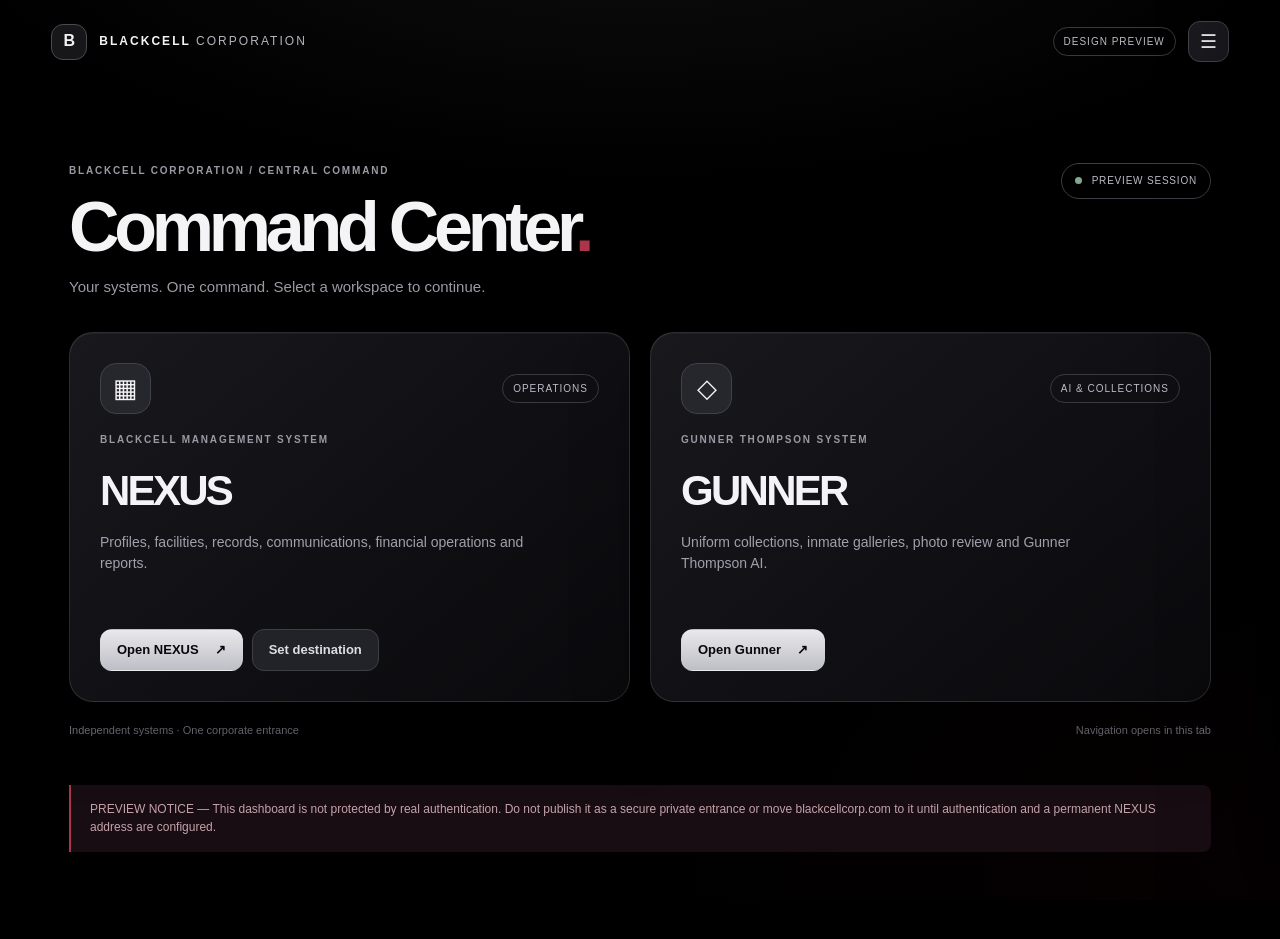
==== dashboard.html @ 2995b7b8 "Add files via upload" ====
<!doctype html><html lang="en"><head><meta charset="utf-8"><meta name="viewport" content="width=device-width,initial-scale=1"><meta name="theme-color" content="#000000"><title>BLACKCELL CORPORATION | Command Center Preview</title><link rel="stylesheet" href="styles.css"></head><body><div class="aura" aria-hidden="true"></div><header class="topbar"><a class="brand" href="index.html"><span class="brand-mark">B</span><span>BLACKCELL <span class="light">CORPORATION</span></span></a><div class="top-actions"><span class="preview-pill">DESIGN PREVIEW</span><button class="round" id="accountToggle" aria-label="Open account menu" aria-expanded="false">☰</button></div></header><main class="dashboard-shell"><div class="dash-intro"><div><p class="eyebrow">BLACKCELL CORPORATION / CENTRAL COMMAND</p><h1>Command Center<span class="ruby">.</span></h1><p class="lede">Your systems. One command. Select a workspace to continue.</p></div><div class="status-pill"><span class="green-dot"></span> PREVIEW SESSION</div></div><section class="system-grid" aria-label="Corporate systems"><article class="glass system-card"><div class="card-top"><span class="card-icon">▦</span><span class="outline-tag">OPERATIONS</span></div><div><p class="eyebrow">BLACKCELL MANAGEMENT SYSTEM</p><h2>NEXUS</h2><p class="card-copy">Profiles, facilities, records, communications, financial operations and reports.</p></div><div class="card-actions"><button class="primary compact" id="launchNexus">Open NEXUS <span>↗</span></button><button class="secondary compact" id="configureNexus">Set destination</button></div></article><article class="glass system-card"><div class="card-top"><span class="card-icon">◇</span><span class="outline-tag">AI & COLLECTIONS</span></div><div><p class="eyebrow">GUNNER THOMPSON SYSTEM</p><h2>GUNNER</h2><p class="card-copy">Uniform collections, inmate galleries, photo review and Gunner Thompson AI.</p></div><div class="card-actions"><a class="primary compact" href="https://pjs7zyw62m-del.github.io/Gunner-Collection-Portal/">Open Gunner <span>↗</span></a></div></article></section><div class="info-line"><span>Independent systems · One corporate entrance</span><span>Navigation opens in this tab</span></div><p class="security-warning">PREVIEW NOTICE — This dashboard is not protected by real authentication. Do not publish it as a secure private entrance or move blackcellcorp.com to it until authentication and a permanent NEXUS address are configured.</p></main><aside class="drawer" id="drawer" aria-hidden="true"><div class="drawer-header"><div><p class="eyebrow">BLACKCELL CORPORATION</p><h2>Account & Security</h2></div><button class="round" id="closeDrawer" aria-label="Close account menu">×</button></div><button class="drawer-item" data-panel="account">My Account <span>›</span></button><button class="drawer-item" data-panel="security">Security Settings <span>›</span></button><button class="drawer-item" data-panel="sessions">Active Sessions <span>›</span></button><a class="drawer-item signout" href="index.html">Return to Login <span>↗</span></a><div class="drawer-note" id="drawerDetail">Account management becomes available after secure authentication is connected.</div></aside><div class="scrim" id="scrim"></div><div class="dialog-backdrop" id="nexusDialog"><div class="glass dialog" role="dialog" aria-modal="true" aria-labelledby="dialogTitle"><p class="eyebrow">NEXUS WORKSPACE</p><h2 id="dialogTitle">Configure NEXUS link</h2><p class="muted caption">NEXUS currently uses blackcellcorp.com. Before moving the corporate domain, assign NEXUS its own destination to avoid redirect loops.</p><label for="nexusUrl">Separate NEXUS URL</label><input id="nexusUrl" type="url" placeholder="https://your-nexus-address.example" spellcheck="false"><p id="nexusError" class="error" aria-live="polite"></p><div class="dialog-actions"><button class="secondary" id="cancelNexus">Cancel</button><button class="primary compact" id="saveNexus">Save URL</button></div></div></div><script src="portal.js" defer></script></body></html>
---- styles.css ----
:root{color-scheme:dark;--line:rgba(255,255,255,.12);--text:#f4f4f6;--muted:#8e8e9a;--ruby:#ac344b}*{box-sizing:border-box}html,body{min-height:100%;margin:0}html{background:#000}body{background:#000;color:var(--text);font:15px/1.55 -apple-system,BlinkMacSystemFont,"Segoe UI",sans-serif}button,input,select{font:inherit}button,a{cursor:pointer}button:disabled{cursor:not-allowed}a{color:inherit;text-decoration:none}button:focus-visible,a:focus-visible,input:focus-visible,select:focus-visible{outline:2px solid #dedee5;outline-offset:3px}.aura{position:fixed;inset:0;pointer-events:none;background:radial-gradient(ellipse 55% 32% at 50% -12%,rgba(150,150,164,.095),transparent),radial-gradient(ellipse 55% 50% at 100% 95%,rgba(110,20,39,.06),transparent)}.topbar{height:83px;max-width:1420px;margin:auto;padding:0 clamp(18px,4vw,70px);display:flex;align-items:center;justify-content:space-between;position:relative;z-index:2}.brand{display:flex;align-items:center;gap:12px;font-size:12px;font-weight:760;letter-spacing:.17em;white-space:nowrap}.brand-mark{display:grid;place-items:center;border:1px solid #4a4a53;background:#17171a;width:36px;height:36px;border-radius:12px;font-size:16px;letter-spacing:0}.light{color:#b5b5be;font-weight:420}.topstatus{color:#777782;font-size:10px;letter-spacing:.19em}.dot-red{display:inline-block;width:6px;height:6px;border-radius:50%;background:var(--ruby);margin-left:8px}.login-shell{max-width:1200px;min-height:calc(100vh - 83px);margin:auto;padding:48px 20px 65px;display:flex;justify-content:center;align-items:center;position:relative}.login-wrap{width:min(490px,100%);text-align:center}.hero-mark{height:76px;width:76px;border-radius:23px;display:grid;place-items:center;margin:0 auto 28px;border:1px solid #44444e;background:linear-gradient(140deg,#26262c,#0a0a0c);box-shadow:0 15px 55px #000;font-size:34px;font-weight:750}.eyebrow{font-size:10px;color:#9a9aa5;letter-spacing:.18em;font-weight:650;margin:0 0 10px}.login-wrap h1{font-size:clamp(37px,6vw,57px);letter-spacing:-.068em;line-height:1.04;margin:0;font-weight:720}.gradient{color:#bdbdc6}.lede{color:#9c9ca7;margin:15px auto 28px;max-width:530px}.glass{border:1px solid var(--line);border-radius:24px;background:linear-gradient(140deg,rgba(27,27,33,.88),rgba(10,10,13,.96));box-shadow:0 25px 75px rgba(0,0,0,.4),inset 0 1px rgba(255,255,255,.04);backdrop-filter:blur(16px)}.login-card{padding:28px;text-align:left}.login-heading{display:flex;justify-content:space-between;align-items:center;gap:12px}.login-heading h2{font-size:22px;letter-spacing:-.045em;margin:0 0 4px}.outline-tag,.preview-pill{border:1px solid #393941;border-radius:100px;padding:6px 10px;color:#bbbcc6;font-size:10px;letter-spacing:.1em;white-space:nowrap}.muted{color:var(--muted)}.caption{font-size:12px;margin:4px 0 25px}.login-card label,.dialog label{display:block;color:#c4c4cf;font-size:11px;font-weight:650;letter-spacing:.105em;text-transform:uppercase;margin:15px 0 7px}.login-card input,.login-card select,.dialog input{background:#08080b;color:#dedee5;border:1px solid #34343d;border-radius:12px;display:block;width:100%;height:46px;padding:0 13px}.login-card input:disabled{opacity:1;color:#6c6c77;background:#0c0c10}.login-card input::placeholder{color:#646470}.login-card select:disabled{opacity:.7}.rule{height:1px;background:#32323a;margin:24px 0 20px}.form-notice{font-size:11px;color:#9292a0;margin:15px 0 18px;line-height:1.5}.primary,.secondary{border-radius:12px;min-height:46px;display:inline-flex;align-items:center;justify-content:space-between;gap:16px;padding:12px 18px;font-weight:720;border:1px solid transparent}.primary{background:linear-gradient(#e9e9eb,#bebec7);color:#09090b}.primary:disabled{opacity:.5}.secondary{background:#222229;border-color:#3e3e47;color:#dddde5}.primary:not(:disabled):hover{filter:brightness(1.09)}.secondary:hover{border-color:#8f8f9c}.login-card .primary,.full{width:100%}.preview-divider{display:flex;align-items:center;gap:10px;margin:19px 0 15px;color:#797986;letter-spacing:.12em;font-size:10px;white-space:nowrap}.preview-divider:before,.preview-divider:after{content:"";height:1px;background:#32323a;flex:1}.safety,.footnote{color:#747480;font-size:11px;text-align:center}.safety{margin:14px 0 0}.footnote{margin:30px 0 0;letter-spacing:.08em}.dashboard-shell{max-width:1270px;margin:auto;padding:80px clamp(20px,5vw,75px) 75px;position:relative}.dash-intro{display:flex;justify-content:space-between;align-items:flex-start;gap:25px;margin-bottom:34px}.dash-intro h1{font-size:clamp(44px,7vw,70px);letter-spacing:-.075em;line-height:1;margin:13px 0}.dash-intro .lede{margin:0}.ruby{color:var(--ruby)}.status-pill{flex-shrink:0;border:1px solid #3d3d45;border-radius:100px;padding:9px 13px;font-size:10px;letter-spacing:.08em;color:#bcbcc7}.green-dot{display:inline-block;width:7px;height:7px;background:#80a891;border-radius:50%;margin-right:6px}.system-grid{display:grid;grid-template-columns:1fr 1fr;gap:20px}.system-card{min-height:370px;padding:30px;display:flex;flex-direction:column;justify-content:space-between;transition:transform .2s,border-color .2s}.system-card:hover{transform:translateY(-2px);border-color:#55555e}.card-top{display:flex;align-items:center;justify-content:space-between}.card-icon{width:51px;height:51px;display:grid;place-items:center;background:#26262d;border:1px solid #41414d;border-radius:16px;font-size:26px}.system-card h2{font-size:42px;letter-spacing:-.065em;margin:8px 0 9px}.card-copy{color:#a0a0ad;max-width:430px;font-size:14px;margin:0}.card-actions{display:flex;flex-wrap:wrap;gap:9px;margin-top:35px}.compact{min-height:42px;padding:10px 16px;font-size:13px}.info-line{display:flex;justify-content:space-between;gap:15px;flex-wrap:wrap;color:#777783;font-size:11px;margin-top:20px}.security-warning{margin-top:46px;padding:15px 19px;border-left:2px solid var(--ruby);background:#180d12;border-radius:0 8px 8px 0;color:#c5a2aa;font-size:12px}.top-actions{display:flex;align-items:center;gap:12px}.round{width:41px;height:41px;border-radius:12px;border:1px solid #42424a;background:#19191e;color:#e6e6ed;font-size:19px}.drawer{position:fixed;z-index:6;right:0;top:0;bottom:0;width:min(380px,90vw);background:linear-gradient(165deg,#202025,#08080a);border-left:1px solid #43434b;box-shadow:-25px 0 80px #000;transform:translateX(105%);transition:transform .25s;padding:28px}.drawer.open{transform:translateX(0)}.drawer-header{display:flex;justify-content:space-between;align-items:center;gap:10px;margin-bottom:28px}.drawer-header h2{font-size:22px;margin:0;letter-spacing:-.045em}.drawer-item{border:0;border-top:1px solid #33333b;background:transparent;color:#e3e3e9;display:flex;justify-content:space-between;width:100%;text-align:left;padding:17px 4px;font-size:14px}.drawer-item:hover{color:#fff}.drawer-item.signout{color:#d59aa6}.drawer-note{border:1px solid #3b3b43;border-radius:12px;color:#a4a4b0;background:#17171b;font-size:12px;padding:17px;margin-top:22px}.scrim,.dialog-backdrop{position:fixed;inset:0;background:#000b;z-index:5;display:none}.scrim.show,.dialog-backdrop.show{display:block}.dialog-backdrop{z-index:9;place-items:center;padding:18px}.dialog-backdrop.show{display:grid}.dialog{width:min(520px,100%);padding:29px}.dialog h2{font-size:26px;margin:0}.dialog-actions{display:flex;justify-content:flex-end;gap:12px;margin-top:23px}.error{color:#ed9cab;font-size:12px;min-height:17px}@media(max-width:760px){.system-grid{grid-template-columns:1fr}.system-card{min-height:310px}.dash-intro{display:block}.status-pill{display:inline-block;margin-top:22px}.dashboard-shell{padding-top:46px}.topstatus{display:none}.preview-pill{display:none}.brand{font-size:10px}.system-card h2{font-size:36px}}@media(prefers-reduced-motion:reduce){*,*:before,*:after{transition:none!important;animation:none!important}}
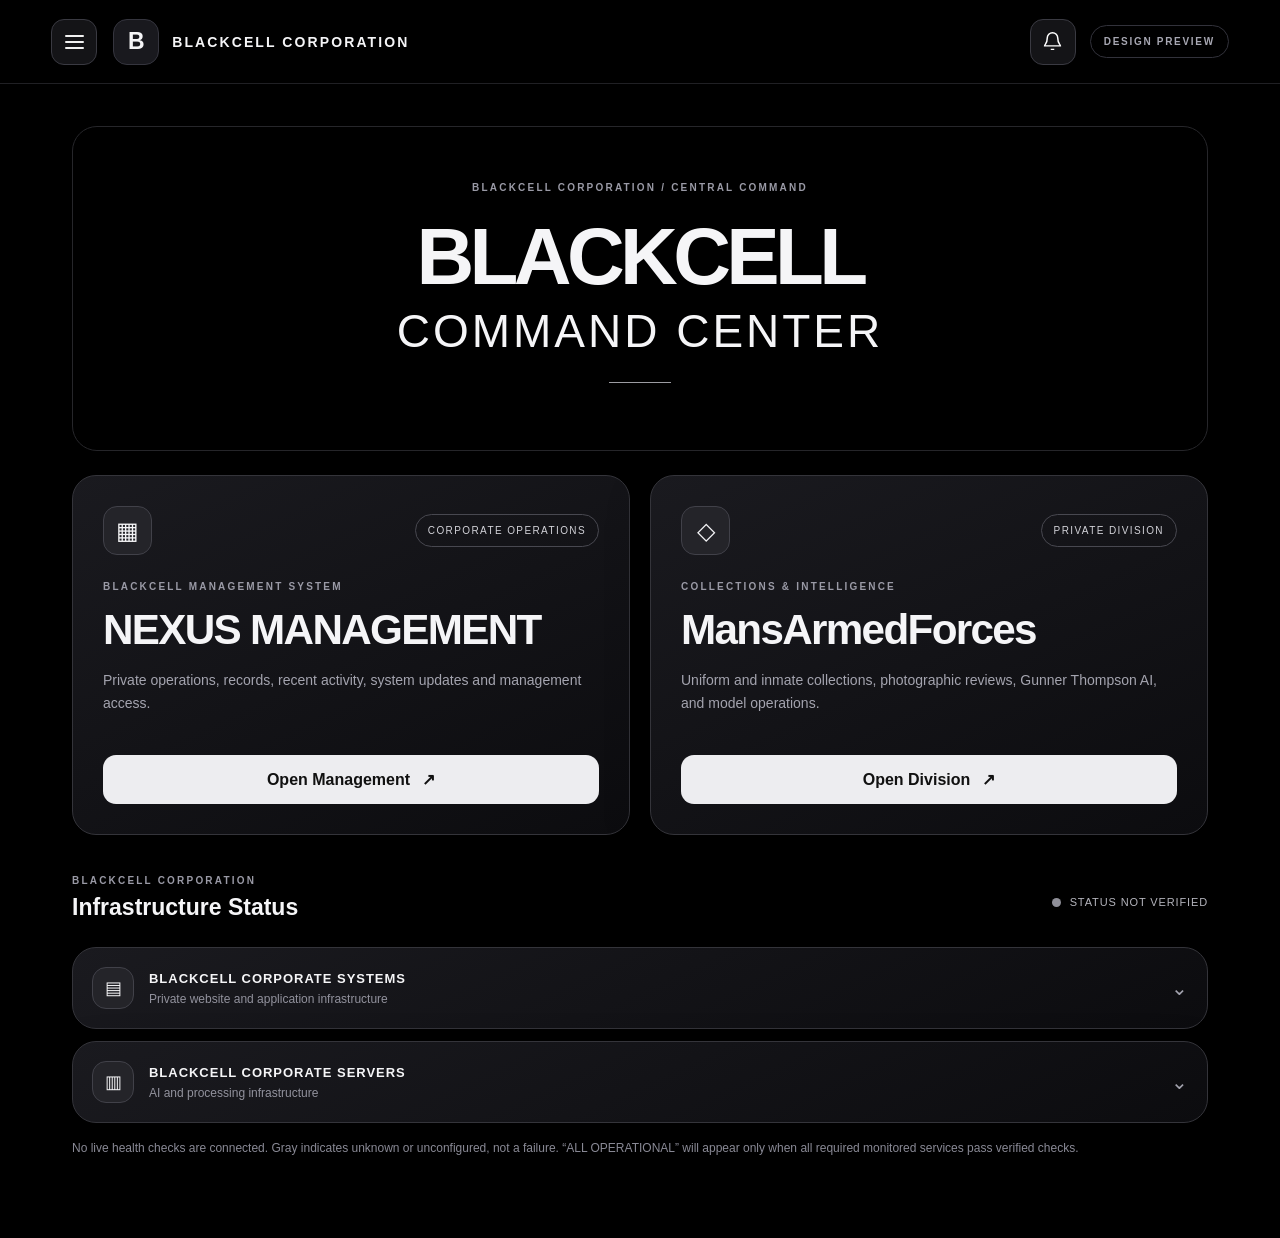
==== commit 4a2fcb09: "Add files via upload" ====
--- a/dashboard.html
+++ b/dashboard.html
@@ -1 +1 @@
-<!doctype html><html lang="en"><head><meta charset="utf-8"><meta name="viewport" content="width=device-width,initial-scale=1"><meta name="theme-color" content="#000000"><title>BLACKCELL CORPORATION | Command Center Preview</title><link rel="stylesheet" href="styles.css"></head><body><div class="aura" aria-hidden="true"></div><header class="topbar"><a class="brand" href="index.html"><span class="brand-mark">B</span><span>BLACKCELL <span class="light">CORPORATION</span></span></a><div class="top-actions"><span class="preview-pill">DESIGN PREVIEW</span><button class="round" id="accountToggle" aria-label="Open account menu" aria-expanded="false">☰</button></div></header><main class="dashboard-shell"><div class="dash-intro"><div><p class="eyebrow">BLACKCELL CORPORATION / CENTRAL COMMAND</p><h1>Command Center<span class="ruby">.</span></h1><p class="lede">Your systems. One command. Select a workspace to continue.</p></div><div class="status-pill"><span class="green-dot"></span> PREVIEW SESSION</div></div><section class="system-grid" aria-label="Corporate systems"><article class="glass system-card"><div class="card-top"><span class="card-icon">▦</span><span class="outline-tag">OPERATIONS</span></div><div><p class="eyebrow">BLACKCELL MANAGEMENT SYSTEM</p><h2>NEXUS</h2><p class="card-copy">Profiles, facilities, records, communications, financial operations and reports.</p></div><div class="card-actions"><button class="primary compact" id="launchNexus">Open NEXUS <span>↗</span></button><button class="secondary compact" id="configureNexus">Set destination</button></div></article><article class="glass system-card"><div class="card-top"><span class="card-icon">◇</span><span class="outline-tag">AI & COLLECTIONS</span></div><div><p class="eyebrow">GUNNER THOMPSON SYSTEM</p><h2>GUNNER</h2><p class="card-copy">Uniform collections, inmate galleries, photo review and Gunner Thompson AI.</p></div><div class="card-actions"><a class="primary compact" href="https://pjs7zyw62m-del.github.io/Gunner-Collection-Portal/">Open Gunner <span>↗</span></a></div></article></section><div class="info-line"><span>Independent systems · One corporate entrance</span><span>Navigation opens in this tab</span></div><p class="security-warning">PREVIEW NOTICE — This dashboard is not protected by real authentication. Do not publish it as a secure private entrance or move blackcellcorp.com to it until authentication and a permanent NEXUS address are configured.</p></main><aside class="drawer" id="drawer" aria-hidden="true"><div class="drawer-header"><div><p class="eyebrow">BLACKCELL CORPORATION</p><h2>Account & Security</h2></div><button class="round" id="closeDrawer" aria-label="Close account menu">×</button></div><button class="drawer-item" data-panel="account">My Account <span>›</span></button><button class="drawer-item" data-panel="security">Security Settings <span>›</span></button><button class="drawer-item" data-panel="sessions">Active Sessions <span>›</span></button><a class="drawer-item signout" href="index.html">Return to Login <span>↗</span></a><div class="drawer-note" id="drawerDetail">Account management becomes available after secure authentication is connected.</div></aside><div class="scrim" id="scrim"></div><div class="dialog-backdrop" id="nexusDialog"><div class="glass dialog" role="dialog" aria-modal="true" aria-labelledby="dialogTitle"><p class="eyebrow">NEXUS WORKSPACE</p><h2 id="dialogTitle">Configure NEXUS link</h2><p class="muted caption">NEXUS currently uses blackcellcorp.com. Before moving the corporate domain, assign NEXUS its own destination to avoid redirect loops.</p><label for="nexusUrl">Separate NEXUS URL</label><input id="nexusUrl" type="url" placeholder="https://your-nexus-address.example" spellcheck="false"><p id="nexusError" class="error" aria-live="polite"></p><div class="dialog-actions"><button class="secondary" id="cancelNexus">Cancel</button><button class="primary compact" id="saveNexus">Save URL</button></div></div></div><script src="portal.js" defer></script></body></html>+<!doctype html><html lang="en"><head><meta charset="utf-8"><meta name="viewport" content="width=device-width,initial-scale=1"><meta name="theme-color" content="#000000"><title>Blackcell Corporation | Command Center</title><link rel="stylesheet" href="styles.css"></head><body data-page="dashboard"><header class="site-header"><button class="menu-button" id="menuButton" aria-label="Open corporate menu" aria-expanded="false"><span></span><span></span><span></span></button><a class="brand" href="dashboard.html"><span class="brand-icon">B</span><strong>BLACKCELL CORPORATION</strong></a><div class="header-end"><button class="icon-button" id="bellButton" aria-label="Open notifications"><svg viewBox="0 0 24 24" width="21" height="21" fill="none" stroke="currentColor" stroke-width="1.7"><path d="M18 8a6 6 0 0 0-12 0c0 7-3 7-3 9h18c0-2-3-2-3-9M10 21h4"/></svg></button><span class="preview-flag">DESIGN PREVIEW</span></div></header><main class="dashboard-page"><section class="banner"><div class="eyebrow">BLACKCELL CORPORATION / CENTRAL COMMAND</div><h1>BLACKCELL<span>COMMAND CENTER</span></h1><div class="banner-line"></div></section><section class="division-grid"><article class="panel division"><div class="division-top"><span class="square-icon">▦</span><span class="outline-chip">CORPORATE OPERATIONS</span></div><div><div class="eyebrow">BLACKCELL MANAGEMENT SYSTEM</div><h2>NEXUS MANAGEMENT</h2><p>Private operations, records, recent activity, system updates and management access.</p></div><button class="btn primary" data-open="nexusAuth">Open Management <span>↗</span></button></article><article class="panel division"><div class="division-top"><span class="square-icon">◇</span><span class="outline-chip">PRIVATE DIVISION</span></div><div><div class="eyebrow">COLLECTIONS & INTELLIGENCE</div><h2>MansArmedForces</h2><p>Uniform and inmate collections, photographic reviews, Gunner Thompson AI, and model operations.</p></div><button class="btn primary" data-open="mansAuth">Open Division <span>↗</span></button></article></section><section class="status-section"><div class="status-heading"><div><div class="eyebrow">BLACKCELL CORPORATION</div><h2>Infrastructure Status</h2></div><div class="overall-status"><i class="indicator gray"></i><span>STATUS NOT VERIFIED</span></div></div><div class="status-groups"><details class="panel status-group"><summary><span class="square-icon small-icon">▤</span><span><strong>BLACKCELL CORPORATE SYSTEMS</strong><small>Private website and application infrastructure</small></span><span class="chevron">⌄</span></summary><div class="status-list" id="systemsList"></div></details><details class="panel status-group"><summary><span class="square-icon small-icon">▥</span><span><strong>BLACKCELL CORPORATE SERVERS</strong><small>AI and processing infrastructure</small></span><span class="chevron">⌄</span></summary><div class="status-list" id="serversList"></div></details></div><p class="notice">No live health checks are connected. Gray indicates unknown or unconfigured, not a failure. “ALL OPERATIONAL” will appear only when all required monitored services pass verified checks.</p></section></main><div class="shade" id="shade" hidden></div><aside class="drawer" id="drawer" aria-label="Corporate navigation" aria-hidden="true"><div class="drawer-heading"><div><div class="eyebrow">BLACKCELL CORPORATION</div><h2>Corporate Navigation</h2></div><button class="icon-button" id="closeDrawer" aria-label="Close menu">✕</button></div><nav><button data-panel="command">Command Center <span>›</span></button><button data-panel="account">My Account <span>›</span></button><button data-panel="security">Security Center <span>›</span></button><button data-panel="sessions">Active Sessions <span>›</span></button><button data-panel="audit">Security Activity <span>›</span></button></nav><div class="thin-rule"></div><button class="signout" id="signOutButton">Secure Sign Out <span>↗</span></button><div class="notice">Preview menu only. Cross-site logout and secure account controls require backend integration.</div></aside><div class="modal-backdrop" id="modalBackdrop" hidden><section class="modal panel" role="dialog" aria-modal="true" aria-labelledby="modalTitle"><div class="modal-top"><div><div class="eyebrow" id="modalEyebrow">BLACKCELL CORPORATION / RESTRICTED</div><h2 id="modalTitle">Restricted Access</h2></div><button class="icon-button" id="closeModal" aria-label="Close popup">✕</button></div><div id="modalContent"></div></section></div><script src="portal.js" defer></script></body></html>
--- a/styles.css
+++ b/styles.css
@@ -1 +1 @@
-:root{color-scheme:dark;--line:rgba(255,255,255,.12);--text:#f4f4f6;--muted:#8e8e9a;--ruby:#ac344b}*{box-sizing:border-box}html,body{min-height:100%;margin:0}html{background:#000}body{background:#000;color:var(--text);font:15px/1.55 -apple-system,BlinkMacSystemFont,"Segoe UI",sans-serif}button,input,select{font:inherit}button,a{cursor:pointer}button:disabled{cursor:not-allowed}a{color:inherit;text-decoration:none}button:focus-visible,a:focus-visible,input:focus-visible,select:focus-visible{outline:2px solid #dedee5;outline-offset:3px}.aura{position:fixed;inset:0;pointer-events:none;background:radial-gradient(ellipse 55% 32% at 50% -12%,rgba(150,150,164,.095),transparent),radial-gradient(ellipse 55% 50% at 100% 95%,rgba(110,20,39,.06),transparent)}.topbar{height:83px;max-width:1420px;margin:auto;padding:0 clamp(18px,4vw,70px);display:flex;align-items:center;justify-content:space-between;position:relative;z-index:2}.brand{display:flex;align-items:center;gap:12px;font-size:12px;font-weight:760;letter-spacing:.17em;white-space:nowrap}.brand-mark{display:grid;place-items:center;border:1px solid #4a4a53;background:#17171a;width:36px;height:36px;border-radius:12px;font-size:16px;letter-spacing:0}.light{color:#b5b5be;font-weight:420}.topstatus{color:#777782;font-size:10px;letter-spacing:.19em}.dot-red{display:inline-block;width:6px;height:6px;border-radius:50%;background:var(--ruby);margin-left:8px}.login-shell{max-width:1200px;min-height:calc(100vh - 83px);margin:auto;padding:48px 20px 65px;display:flex;justify-content:center;align-items:center;position:relative}.login-wrap{width:min(490px,100%);text-align:center}.hero-mark{height:76px;width:76px;border-radius:23px;display:grid;place-items:center;margin:0 auto 28px;border:1px solid #44444e;background:linear-gradient(140deg,#26262c,#0a0a0c);box-shadow:0 15px 55px #000;font-size:34px;font-weight:750}.eyebrow{font-size:10px;color:#9a9aa5;letter-spacing:.18em;font-weight:650;margin:0 0 10px}.login-wrap h1{font-size:clamp(37px,6vw,57px);letter-spacing:-.068em;line-height:1.04;margin:0;font-weight:720}.gradient{color:#bdbdc6}.lede{color:#9c9ca7;margin:15px auto 28px;max-width:530px}.glass{border:1px solid var(--line);border-radius:24px;background:linear-gradient(140deg,rgba(27,27,33,.88),rgba(10,10,13,.96));box-shadow:0 25px 75px rgba(0,0,0,.4),inset 0 1px rgba(255,255,255,.04);backdrop-filter:blur(16px)}.login-card{padding:28px;text-align:left}.login-heading{display:flex;justify-content:space-between;align-items:center;gap:12px}.login-heading h2{font-size:22px;letter-spacing:-.045em;margin:0 0 4px}.outline-tag,.preview-pill{border:1px solid #393941;border-radius:100px;padding:6px 10px;color:#bbbcc6;font-size:10px;letter-spacing:.1em;white-space:nowrap}.muted{color:var(--muted)}.caption{font-size:12px;margin:4px 0 25px}.login-card label,.dialog label{display:block;color:#c4c4cf;font-size:11px;font-weight:650;letter-spacing:.105em;text-transform:uppercase;margin:15px 0 7px}.login-card input,.login-card select,.dialog input{background:#08080b;color:#dedee5;border:1px solid #34343d;border-radius:12px;display:block;width:100%;height:46px;padding:0 13px}.login-card input:disabled{opacity:1;color:#6c6c77;background:#0c0c10}.login-card input::placeholder{color:#646470}.login-card select:disabled{opacity:.7}.rule{height:1px;background:#32323a;margin:24px 0 20px}.form-notice{font-size:11px;color:#9292a0;margin:15px 0 18px;line-height:1.5}.primary,.secondary{border-radius:12px;min-height:46px;display:inline-flex;align-items:center;justify-content:space-between;gap:16px;padding:12px 18px;font-weight:720;border:1px solid transparent}.primary{background:linear-gradient(#e9e9eb,#bebec7);color:#09090b}.primary:disabled{opacity:.5}.secondary{background:#222229;border-color:#3e3e47;color:#dddde5}.primary:not(:disabled):hover{filter:brightness(1.09)}.secondary:hover{border-color:#8f8f9c}.login-card .primary,.full{width:100%}.preview-divider{display:flex;align-items:center;gap:10px;margin:19px 0 15px;color:#797986;letter-spacing:.12em;font-size:10px;white-space:nowrap}.preview-divider:before,.preview-divider:after{content:"";height:1px;background:#32323a;flex:1}.safety,.footnote{color:#747480;font-size:11px;text-align:center}.safety{margin:14px 0 0}.footnote{margin:30px 0 0;letter-spacing:.08em}.dashboard-shell{max-width:1270px;margin:auto;padding:80px clamp(20px,5vw,75px) 75px;position:relative}.dash-intro{display:flex;justify-content:space-between;align-items:flex-start;gap:25px;margin-bottom:34px}.dash-intro h1{font-size:clamp(44px,7vw,70px);letter-spacing:-.075em;line-height:1;margin:13px 0}.dash-intro .lede{margin:0}.ruby{color:var(--ruby)}.status-pill{flex-shrink:0;border:1px solid #3d3d45;border-radius:100px;padding:9px 13px;font-size:10px;letter-spacing:.08em;color:#bcbcc7}.green-dot{display:inline-block;width:7px;height:7px;background:#80a891;border-radius:50%;margin-right:6px}.system-grid{display:grid;grid-template-columns:1fr 1fr;gap:20px}.system-card{min-height:370px;padding:30px;display:flex;flex-direction:column;justify-content:space-between;transition:transform .2s,border-color .2s}.system-card:hover{transform:translateY(-2px);border-color:#55555e}.card-top{display:flex;align-items:center;justify-content:space-between}.card-icon{width:51px;height:51px;display:grid;place-items:center;background:#26262d;border:1px solid #41414d;border-radius:16px;font-size:26px}.system-card h2{font-size:42px;letter-spacing:-.065em;margin:8px 0 9px}.card-copy{color:#a0a0ad;max-width:430px;font-size:14px;margin:0}.card-actions{display:flex;flex-wrap:wrap;gap:9px;margin-top:35px}.compact{min-height:42px;padding:10px 16px;font-size:13px}.info-line{display:flex;justify-content:space-between;gap:15px;flex-wrap:wrap;color:#777783;font-size:11px;margin-top:20px}.security-warning{margin-top:46px;padding:15px 19px;border-left:2px solid var(--ruby);background:#180d12;border-radius:0 8px 8px 0;color:#c5a2aa;font-size:12px}.top-actions{display:flex;align-items:center;gap:12px}.round{width:41px;height:41px;border-radius:12px;border:1px solid #42424a;background:#19191e;color:#e6e6ed;font-size:19px}.drawer{position:fixed;z-index:6;right:0;top:0;bottom:0;width:min(380px,90vw);background:linear-gradient(165deg,#202025,#08080a);border-left:1px solid #43434b;box-shadow:-25px 0 80px #000;transform:translateX(105%);transition:transform .25s;padding:28px}.drawer.open{transform:translateX(0)}.drawer-header{display:flex;justify-content:space-between;align-items:center;gap:10px;margin-bottom:28px}.drawer-header h2{font-size:22px;margin:0;letter-spacing:-.045em}.drawer-item{border:0;border-top:1px solid #33333b;background:transparent;color:#e3e3e9;display:flex;justify-content:space-between;width:100%;text-align:left;padding:17px 4px;font-size:14px}.drawer-item:hover{color:#fff}.drawer-item.signout{color:#d59aa6}.drawer-note{border:1px solid #3b3b43;border-radius:12px;color:#a4a4b0;background:#17171b;font-size:12px;padding:17px;margin-top:22px}.scrim,.dialog-backdrop{position:fixed;inset:0;background:#000b;z-index:5;display:none}.scrim.show,.dialog-backdrop.show{display:block}.dialog-backdrop{z-index:9;place-items:center;padding:18px}.dialog-backdrop.show{display:grid}.dialog{width:min(520px,100%);padding:29px}.dialog h2{font-size:26px;margin:0}.dialog-actions{display:flex;justify-content:flex-end;gap:12px;margin-top:23px}.error{color:#ed9cab;font-size:12px;min-height:17px}@media(max-width:760px){.system-grid{grid-template-columns:1fr}.system-card{min-height:310px}.dash-intro{display:block}.status-pill{display:inline-block;margin-top:22px}.dashboard-shell{padding-top:46px}.topstatus{display:none}.preview-pill{display:none}.brand{font-size:10px}.system-card h2{font-size:36px}}@media(prefers-reduced-motion:reduce){*,*:before,*:after{transition:none!important;animation:none!important}}+:root{color-scheme:dark;--bg:#000;--panel:#121215;--panel2:#18181c;--stroke:#34343a;--text:#f5f5f7;--muted:#9b9ba7;--red:#aa394a}*{box-sizing:border-box}html{scroll-behavior:smooth}body{margin:0;background:#000;color:var(--text);font-family:Inter,-apple-system,BlinkMacSystemFont,"Segoe UI",Arial,sans-serif}button,input,select{font:inherit}button{cursor:pointer}button:disabled,input:disabled{cursor:not-allowed;opacity:.58}a{text-decoration:none;color:inherit}.site-header{height:84px;display:flex;align-items:center;gap:16px;padding:0 clamp(18px,4vw,64px);border-bottom:1px solid #202024}.brand{display:flex;align-items:center;gap:13px;font-weight:750;font-size:14px;letter-spacing:.15em}.brand-icon{display:grid;place-items:center;width:46px;height:46px;background:#19191e;border:1px solid #35353e;border-radius:14px;font-size:23px;letter-spacing:0;font-weight:700}.header-end{margin-left:auto;display:flex;align-items:center;gap:14px}.preview-flag{margin-left:auto;border:1px solid #32323b;color:#a7a7b2;border-radius:50px;padding:10px 13px;font-size:10px;letter-spacing:.17em;font-weight:750}.header-end .preview-flag{margin-left:0}.menu-button,.icon-button{flex:none;display:grid;place-items:center;width:46px;height:46px;border:1px solid #3a3a42;border-radius:13px;background:#141417;color:white}.menu-button{gap:0;align-content:center}.menu-button span{display:block;height:2px;width:19px;background:#f1f1f1;margin:2px 0;border-radius:2px}.dashboard-page{max-width:1180px;margin:0 auto;padding:42px 22px 80px}.banner{text-align:center;padding:55px 14px 67px;border:1px solid #26262a;border-radius:25px;background:#000}.eyebrow{font-size:10px;letter-spacing:.22em;color:#9a9aa6;font-weight:700;text-transform:uppercase}.banner h1{font-size:clamp(38px,6.7vw,80px);letter-spacing:-.058em;line-height:1.08;margin:21px 0 17px;font-weight:820}.banner h1 span{display:block;font-size:clamp(23px,3.8vw,46px);font-weight:450;letter-spacing:.065em;margin-top:7px}.banner-line{width:62px;height:1px;background:#9c9ca2;margin:25px auto 0}.division-grid{display:grid;grid-template-columns:repeat(2,minmax(0,1fr));gap:20px;margin-top:24px}.panel{border:1px solid var(--stroke);border-radius:24px;background:linear-gradient(155deg,#1a1a1f,#0c0c0f);box-shadow:0 18px 42px rgba(0,0,0,.35)}.division{min-height:360px;padding:30px;display:flex;flex-direction:column;justify-content:space-between;gap:25px}.division-top{display:flex;justify-content:space-between;align-items:center;gap:10px}.square-icon{width:49px;height:49px;border:1px solid #414149;border-radius:14px;background:#242429;display:grid;place-items:center;font-size:24px}.outline-chip{font-size:10px;letter-spacing:.14em;padding:10px 12px;border:1px solid #484850;border-radius:99px;color:#d3d3d9}.division h2{font-size:clamp(27px,3.3vw,45px);letter-spacing:-.04em;overflow-wrap:anywhere;line-height:1.14;margin:14px 0}.division p,.lead{color:#a4a4af;line-height:1.65}.division p{max-width:500px;font-size:14px}.btn{border-radius:13px;padding:14px 22px;font-weight:700;border:1px solid transparent;text-align:center;display:inline-flex;justify-content:center;align-items:center;gap:12px;min-height:47px}.btn.primary{background:#ededf0;color:#111}.btn.primary:hover{background:white}.btn.outline{background:#222227;color:#f1f1f3;border-color:#404047}.btn.full{display:flex;width:100%}.status-section{margin-top:40px}.status-heading{display:flex;justify-content:space-between;align-items:center;gap:12px;margin-bottom:18px}.status-heading h2{font-size:23px;margin:8px 0}.overall-status{font-size:11px;color:#b4b4bc;letter-spacing:.08em;display:flex;align-items:center;gap:9px}.indicator{display:inline-block;border-radius:50%;width:9px;height:9px;flex:none}.indicator.gray{background:#8f8f98}.indicator.green{background:#48d985}.indicator.red{background:#f26c79}.status-groups{display:grid;gap:12px}.status-group{overflow:hidden}.status-group summary{list-style:none;cursor:pointer;display:flex;align-items:center;gap:15px;padding:19px}.status-group summary::-webkit-details-marker{display:none}.small-icon{width:42px;height:42px;font-size:18px}.status-group summary span:nth-child(2){flex:1;display:grid;gap:6px}.status-group strong{font-size:13px;letter-spacing:.075em}.status-group small{color:#92929d;font-size:12px}.chevron{font-size:20px;color:#a3a3ae}.status-list{border-top:1px solid #323238;padding:8px 18px 16px;background:#09090b}.service-row{width:100%;background:transparent;border:0;border-bottom:1px solid #222228;text-align:left;padding:14px 2px;display:flex;align-items:center;gap:13px;color:#eee}.service-row:hover{background:#17171a}.service-row .service-code{flex:1;font-weight:700;letter-spacing:.08em}.service-row .service-caption{font-size:11px;color:#9a9aa3}.notice{font-size:12px;line-height:1.6;color:#898995;margin:16px 0 0}.shade{position:fixed;inset:0;background:rgba(0,0,0,.67);z-index:10}.drawer{position:fixed;top:0;left:0;width:min(390px,92vw);height:100dvh;overflow:auto;padding:24px;background:#111114;border-right:1px solid #3e3e45;z-index:11;transform:translateX(-105%);transition:transform .22s ease}.drawer.open{transform:translateX(0)}.drawer-heading,.modal-top{display:flex;align-items:center;justify-content:space-between;gap:14px}.drawer h2,.modal h2{font-size:22px;margin:8px 0 16px}.drawer nav{display:grid;margin-top:25px}.drawer nav button,.drawer .signout{border:0;border-bottom:1px solid #28282e;padding:17px 7px;background:transparent;text-align:left;color:#eee;display:flex;justify-content:space-between;font-weight:600}.drawer .signout{color:#ef939e;width:100%}.thin-rule{height:1px;background:#333339;margin:18px 0}.modal-backdrop{position:fixed;inset:0;background:rgba(0,0,0,.82);z-index:20;display:grid;place-items:center;padding:18px}.modal-backdrop[hidden],.shade[hidden]{display:none}.modal{width:min(620px,100%);padding:27px;max-height:90dvh;overflow:auto;background:#151518}.modal .dim,.dim{color:#9c9ca7}.modal-content{display:grid;gap:14px}.modal-grid{display:grid;grid-template-columns:1fr 1fr;gap:10px}.modal-tile{background:#222226;border:1px solid #38383e;border-radius:13px;padding:14px;min-height:94px}.modal-tile b{display:block;margin-bottom:9px;font-size:13px}.modal-tile small{color:#a3a3ad;line-height:1.5}.modal-actions{display:flex;flex-wrap:wrap;gap:9px;margin-top:12px}.modal label,.login-box label{display:block;margin:14px 0 7px;color:#b8b8c2;font-size:12px;font-weight:650}.modal input,.login-box input,.login-box select{width:100%;color:#e9e9ec;background:#09090c;border:1px solid #3a3a43;border-radius:11px;padding:14px;min-height:46px}.modal .locked{padding:14px;border-radius:12px;background:#201b1f;border:1px solid #46363a;color:#c6b7be;font-size:13px;line-height:1.6}.login-page{max-width:620px;margin:0 auto;padding:78px 20px}.login-page h1{font-size:clamp(45px,8vw,68px);letter-spacing:-.055em;line-height:1.05}.muted-head{color:#9e9eaa}.lead{font-size:15px}.login-box{margin-top:32px;padding:30px}.panel-title{display:flex;align-items:center;justify-content:space-between;gap:12px}.panel-title h2{margin:0}.small{font-size:13px}@media(max-width:720px){.site-header{padding:0 14px;height:74px}.brand{font-size:11px;letter-spacing:.07em;gap:9px}.brand-icon{width:37px;height:37px;border-radius:11px}.preview-flag{display:none}.dashboard-page{padding:22px 12px 50px}.banner{padding:47px 11px}.division-grid{grid-template-columns:1fr}.division{padding:24px;min-height:310px}.status-heading{align-items:flex-start;flex-direction:column}.modal-grid{grid-template-columns:1fr}.login-page{padding-top:48px}}
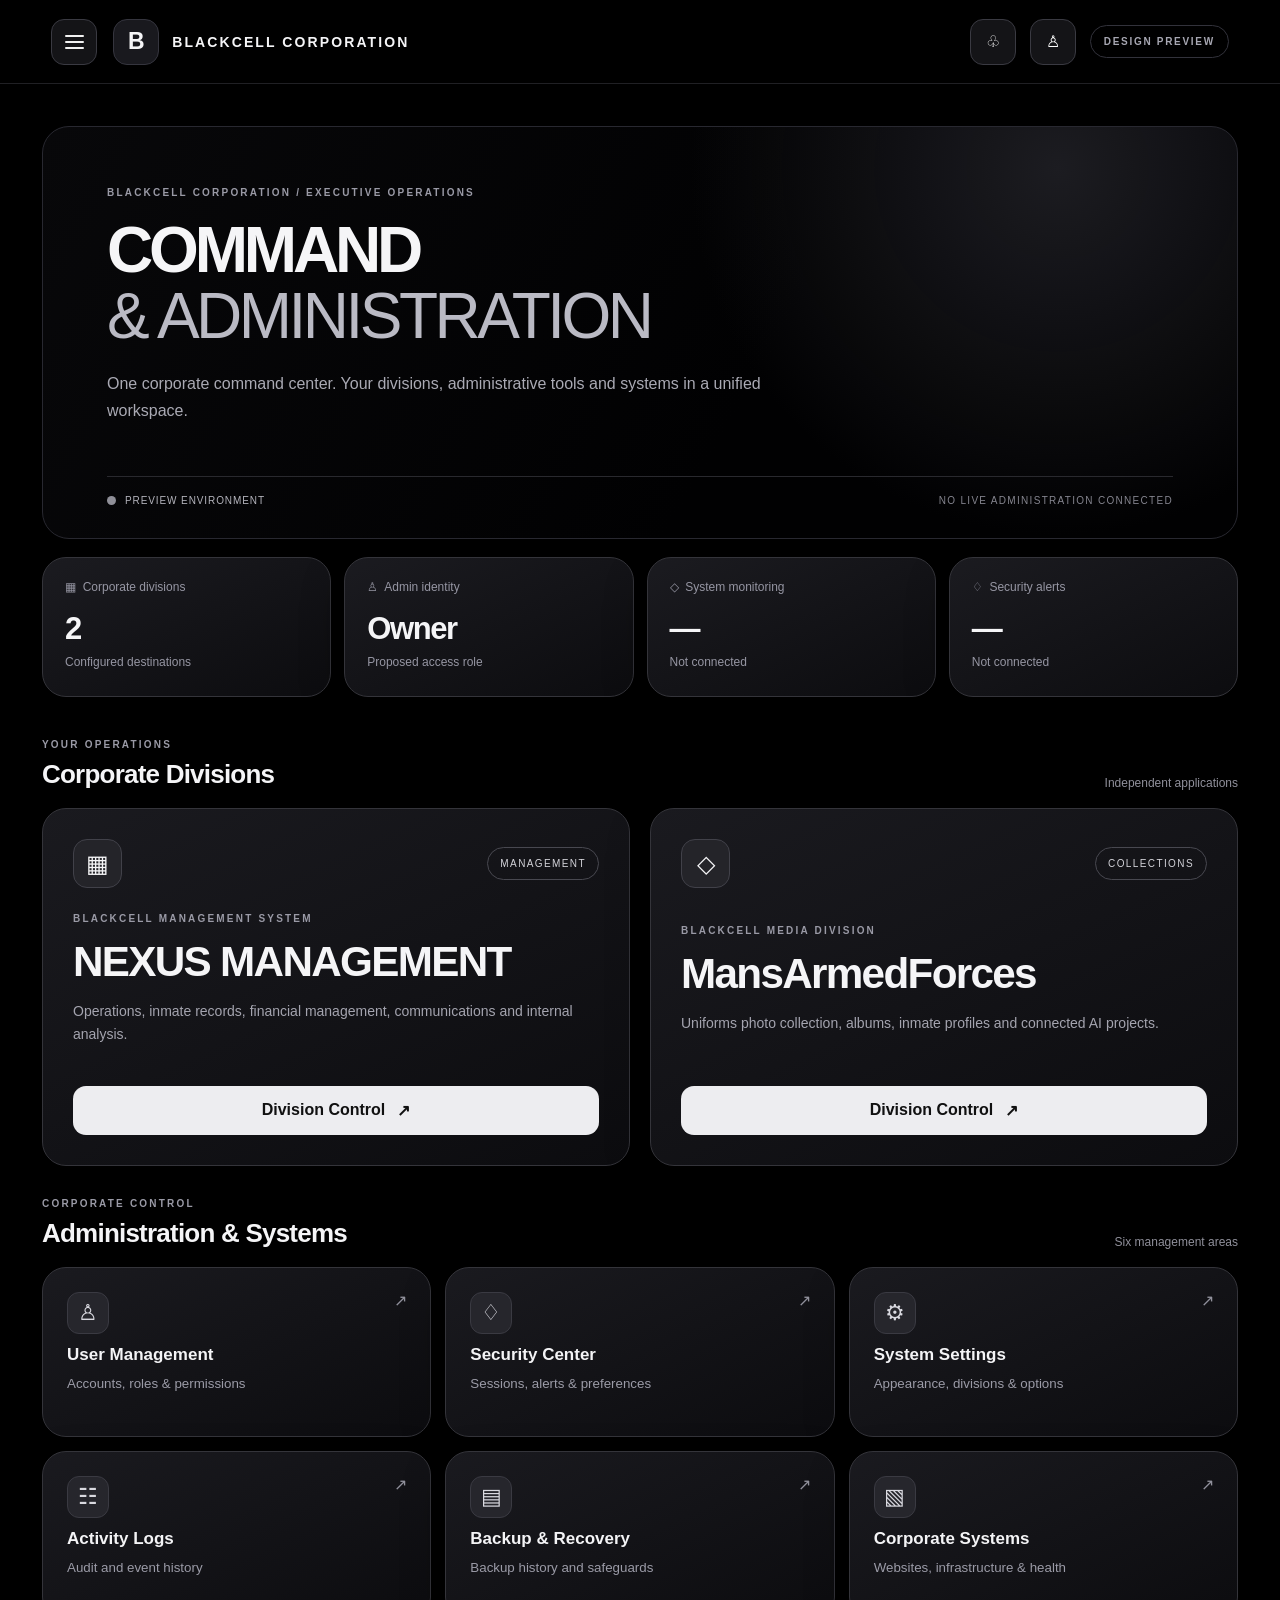
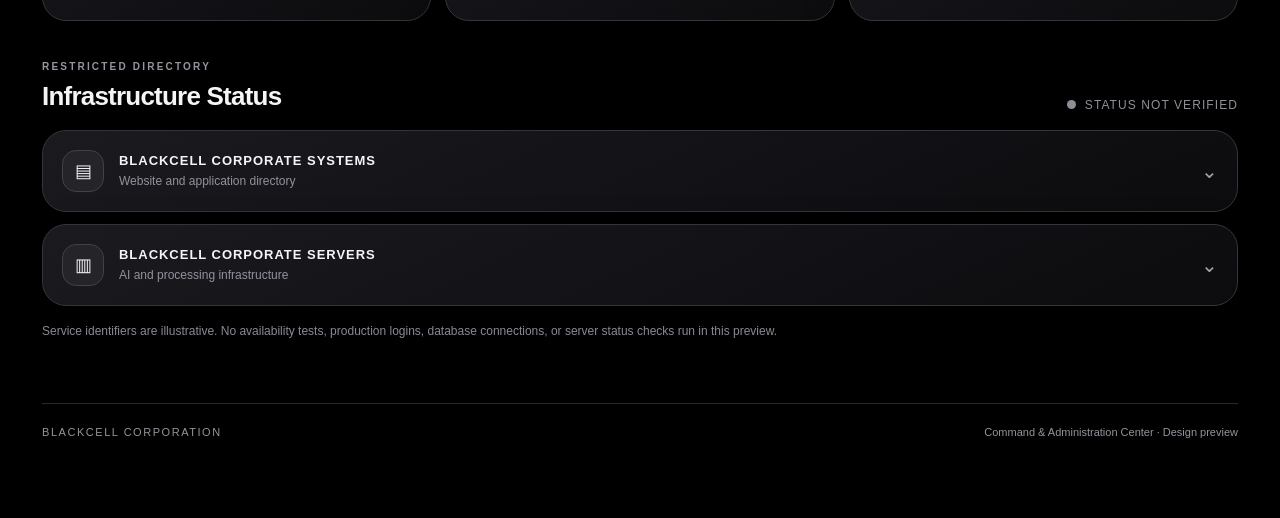
==== commit 3eb604d8: "Add files via upload" ====
--- a/dashboard.html
+++ b/dashboard.html
@@ -1 +1,10 @@
-<!doctype html><html lang="en"><head><meta charset="utf-8"><meta name="viewport" content="width=device-width,initial-scale=1"><meta name="theme-color" content="#000000"><title>Blackcell Corporation | Command Center</title><link rel="stylesheet" href="styles.css"></head><body data-page="dashboard"><header class="site-header"><button class="menu-button" id="menuButton" aria-label="Open corporate menu" aria-expanded="false"><span></span><span></span><span></span></button><a class="brand" href="dashboard.html"><span class="brand-icon">B</span><strong>BLACKCELL CORPORATION</strong></a><div class="header-end"><button class="icon-button" id="bellButton" aria-label="Open notifications"><svg viewBox="0 0 24 24" width="21" height="21" fill="none" stroke="currentColor" stroke-width="1.7"><path d="M18 8a6 6 0 0 0-12 0c0 7-3 7-3 9h18c0-2-3-2-3-9M10 21h4"/></svg></button><span class="preview-flag">DESIGN PREVIEW</span></div></header><main class="dashboard-page"><section class="banner"><div class="eyebrow">BLACKCELL CORPORATION / CENTRAL COMMAND</div><h1>BLACKCELL<span>COMMAND CENTER</span></h1><div class="banner-line"></div></section><section class="division-grid"><article class="panel division"><div class="division-top"><span class="square-icon">▦</span><span class="outline-chip">CORPORATE OPERATIONS</span></div><div><div class="eyebrow">BLACKCELL MANAGEMENT SYSTEM</div><h2>NEXUS MANAGEMENT</h2><p>Private operations, records, recent activity, system updates and management access.</p></div><button class="btn primary" data-open="nexusAuth">Open Management <span>↗</span></button></article><article class="panel division"><div class="division-top"><span class="square-icon">◇</span><span class="outline-chip">PRIVATE DIVISION</span></div><div><div class="eyebrow">COLLECTIONS & INTELLIGENCE</div><h2>MansArmedForces</h2><p>Uniform and inmate collections, photographic reviews, Gunner Thompson AI, and model operations.</p></div><button class="btn primary" data-open="mansAuth">Open Division <span>↗</span></button></article></section><section class="status-section"><div class="status-heading"><div><div class="eyebrow">BLACKCELL CORPORATION</div><h2>Infrastructure Status</h2></div><div class="overall-status"><i class="indicator gray"></i><span>STATUS NOT VERIFIED</span></div></div><div class="status-groups"><details class="panel status-group"><summary><span class="square-icon small-icon">▤</span><span><strong>BLACKCELL CORPORATE SYSTEMS</strong><small>Private website and application infrastructure</small></span><span class="chevron">⌄</span></summary><div class="status-list" id="systemsList"></div></details><details class="panel status-group"><summary><span class="square-icon small-icon">▥</span><span><strong>BLACKCELL CORPORATE SERVERS</strong><small>AI and processing infrastructure</small></span><span class="chevron">⌄</span></summary><div class="status-list" id="serversList"></div></details></div><p class="notice">No live health checks are connected. Gray indicates unknown or unconfigured, not a failure. “ALL OPERATIONAL” will appear only when all required monitored services pass verified checks.</p></section></main><div class="shade" id="shade" hidden></div><aside class="drawer" id="drawer" aria-label="Corporate navigation" aria-hidden="true"><div class="drawer-heading"><div><div class="eyebrow">BLACKCELL CORPORATION</div><h2>Corporate Navigation</h2></div><button class="icon-button" id="closeDrawer" aria-label="Close menu">✕</button></div><nav><button data-panel="command">Command Center <span>›</span></button><button data-panel="account">My Account <span>›</span></button><button data-panel="security">Security Center <span>›</span></button><button data-panel="sessions">Active Sessions <span>›</span></button><button data-panel="audit">Security Activity <span>›</span></button></nav><div class="thin-rule"></div><button class="signout" id="signOutButton">Secure Sign Out <span>↗</span></button><div class="notice">Preview menu only. Cross-site logout and secure account controls require backend integration.</div></aside><div class="modal-backdrop" id="modalBackdrop" hidden><section class="modal panel" role="dialog" aria-modal="true" aria-labelledby="modalTitle"><div class="modal-top"><div><div class="eyebrow" id="modalEyebrow">BLACKCELL CORPORATION / RESTRICTED</div><h2 id="modalTitle">Restricted Access</h2></div><button class="icon-button" id="closeModal" aria-label="Close popup">✕</button></div><div id="modalContent"></div></section></div><script src="portal.js" defer></script></body></html>
+<!doctype html><html lang="en"><head><meta charset="utf-8"><meta name="viewport" content="width=device-width,initial-scale=1"><meta name="theme-color" content="#000000"><title>BLACKCELL CORPORATION | Command & Administration</title><link rel="stylesheet" href="styles.css"><link rel="stylesheet" href="admin.css"></head><body data-page="admin-preview">
+<header class="site-header"><button class="menu-button" id="menuButton" aria-label="Open corporate navigation" aria-expanded="false"><span></span><span></span><span></span></button><a class="brand" href="dashboard.html"><span class="brand-icon">B</span><strong>BLACKCELL CORPORATION</strong></a><div class="header-end"><button class="icon-button" data-open="notifications" aria-label="Notifications">♧</button><button class="icon-button" data-open="account" aria-label="Administrator account">♙</button><span class="preview-flag">DESIGN PREVIEW</span></div></header>
+<main class="dashboard-page admin-dashboard"><section class="admin-hero"><div class="eyebrow">BLACKCELL CORPORATION / EXECUTIVE OPERATIONS</div><h1>COMMAND <span>& ADMINISTRATION</span></h1><p>One corporate command center. Your divisions, administrative tools and systems in a unified workspace.</p><div class="hero-bottom"><span class="preview-label"><i class="indicator gray"></i> PREVIEW ENVIRONMENT</span><span>NO LIVE ADMINISTRATION CONNECTED</span></div></section>
+<section class="metrics"><article class="panel metric"><div class="muted-label">▦ &nbsp;Corporate divisions</div><strong>2</strong><small>Configured destinations</small></article><article class="panel metric"><div class="muted-label">♙ &nbsp;Admin identity</div><strong>Owner</strong><small>Proposed access role</small></article><article class="panel metric"><div class="muted-label">◇ &nbsp;System monitoring</div><strong>—</strong><small>Not connected</small></article><article class="panel metric"><div class="muted-label">♢ &nbsp;Security alerts</div><strong>—</strong><small>Not connected</small></article></section>
+<div class="section-title"><div><div class="eyebrow">YOUR OPERATIONS</div><h2>Corporate Divisions</h2></div><span>Independent applications</span></div><section class="division-grid admin-divisions"><article class="panel division"><div class="division-top"><span class="square-icon">▦</span><span class="outline-chip">MANAGEMENT</span></div><div><div class="eyebrow">BLACKCELL MANAGEMENT SYSTEM</div><h2>NEXUS MANAGEMENT</h2><p>Operations, inmate records, financial management, communications and internal analysis.</p></div><button class="btn primary" data-open="nexus">Division Control <span>↗</span></button></article><article class="panel division"><div class="division-top"><span class="square-icon">◇</span><span class="outline-chip">COLLECTIONS</span></div><div><div class="eyebrow">BLACKCELL MEDIA DIVISION</div><h2>MansArmedForces</h2><p>Uniforms photo collection, albums, inmate profiles and connected AI projects.</p></div><button class="btn primary" data-open="mans">Division Control <span>↗</span></button></article></section>
+<div class="section-title"><div><div class="eyebrow">CORPORATE CONTROL</div><h2>Administration & Systems</h2></div><span>Six management areas</span></div><section class="admin-grid" aria-label="Administration sections"><button class="admin-card panel" data-open="users"><span class="admin-glyph">♙</span><strong>User Management</strong><small>Accounts, roles & permissions</small><span class="card-arrow">↗</span></button><button class="admin-card panel" data-open="security"><span class="admin-glyph">♢</span><strong>Security Center</strong><small>Sessions, alerts & preferences</small><span class="card-arrow">↗</span></button><button class="admin-card panel" data-open="settings"><span class="admin-glyph">⚙</span><strong>System Settings</strong><small>Appearance, divisions & options</small><span class="card-arrow">↗</span></button><button class="admin-card panel" data-open="logs"><span class="admin-glyph">☷</span><strong>Activity Logs</strong><small>Audit and event history</small><span class="card-arrow">↗</span></button><button class="admin-card panel" data-open="backups"><span class="admin-glyph">▤</span><strong>Backup & Recovery</strong><small>Backup history and safeguards</small><span class="card-arrow">↗</span></button><button class="admin-card panel" data-open="systems"><span class="admin-glyph">▧</span><strong>Corporate Systems</strong><small>Websites, infrastructure & health</small><span class="card-arrow">↗</span></button></section>
+<section class="status-section"><div class="section-title"><div><div class="eyebrow">RESTRICTED DIRECTORY</div><h2>Infrastructure Status</h2></div><span class="preview-label"><i class="indicator gray"></i> STATUS NOT VERIFIED</span></div><div class="status-groups"><details class="panel status-group"><summary><span class="square-icon small-icon">▤</span><span><strong>BLACKCELL CORPORATE SYSTEMS</strong><small>Website and application directory</small></span><span class="chevron">⌄</span></summary><div class="status-list" id="systemsList"></div></details><details class="panel status-group"><summary><span class="square-icon small-icon">▥</span><span><strong>BLACKCELL CORPORATE SERVERS</strong><small>AI and processing infrastructure</small></span><span class="chevron">⌄</span></summary><div class="status-list" id="serversList"></div></details></div><p class="notice">Service identifiers are illustrative. No availability tests, production logins, database connections, or server status checks run in this preview.</p></section>
+<footer class="admin-footer">BLACKCELL CORPORATION <span>Command & Administration Center · Design preview</span></footer></main>
+<div id="drawerShade" class="shade" hidden></div><aside id="drawer" class="drawer" aria-hidden="true"><div class="drawer-heading"><div><div class="eyebrow">BLACKCELL CORPORATION</div><h2>Navigation</h2></div><button class="icon-button" id="closeDrawer" aria-label="Close navigation">✕</button></div><nav><button id="navHome">Command Center <span>›</span></button><button data-open="account">My Account <span>›</span></button><button data-open="users">User Management <span>›</span></button><button data-open="security">Security Center <span>›</span></button><button data-open="settings">System Settings <span>›</span></button><button data-open="logs">Activity Logs <span>›</span></button><button data-open="backups">Backup & Recovery <span>›</span></button><button data-open="systems">Corporate Systems <span>›</span></button></nav><div class="thin-rule"></div><button class="signout" data-open="signout">Global Secure Sign Out <span>↗</span></button><p class="notice">Sign-out across applications requires future server integration. Preview actions do not revoke sessions.</p></aside>
+<div class="modal-backdrop" id="modalBackdrop" hidden><section class="modal panel admin-modal" role="dialog" aria-modal="true" aria-labelledby="modalTitle" tabindex="-1"><div class="modal-top"><div><div class="eyebrow" id="modalEyebrow">BLACKCELL CORPORATION / ADMINISTRATION</div><h2 id="modalTitle">System Center</h2></div><button class="icon-button" id="closeModal" aria-label="Close popup">✕</button></div><div id="modalContent"></div><p class="preview-disclaimer">INTERACTIVE DESIGN PREVIEW · NO LIVE ADMINISTRATIVE CHANGES</p></section></div><script src="admin.js" defer></script></body></html>
--- a/admin.css
+++ b/admin.css
@@ -0,0 +1 @@
+.admin-dashboard{max-width:1240px}.admin-hero{position:relative;overflow:hidden;padding:60px clamp(24px,5vw,70px) 32px;border:1px solid #282830;border-radius:27px;background:radial-gradient(circle at 85% 10%,#1c1c21 0,transparent 34%),linear-gradient(120deg,#08080a,#010102 60%)}.admin-hero h1{max-width:950px;font-size:clamp(38px,5vw,67px);letter-spacing:-.065em;line-height:1.03;margin:20px 0}.admin-hero h1 span{display:block;font-weight:430;letter-spacing:-.055em;color:#babac4}.admin-hero p{color:#aaaab4;max-width:670px;line-height:1.7}.hero-bottom{margin-top:52px;border-top:1px solid #29292e;padding-top:18px;display:flex;justify-content:space-between;gap:16px;color:#85858f;font-size:10px;letter-spacing:.13em}.preview-label{display:inline-flex;gap:9px;align-items:center;color:#b4b4bc;font-size:10px;letter-spacing:.09em}.metrics{display:grid;grid-template-columns:repeat(4,minmax(0,1fr));gap:13px;margin:18px 0 42px}.metric{min-height:140px;padding:22px;background:linear-gradient(155deg,#1b1b20,#0c0c0f)}.metric strong{display:block;font-size:31px;margin:17px 0 5px;letter-spacing:-.045em}.metric small,.muted-label{color:#9696a3;font-size:12px}.section-title{display:flex;justify-content:space-between;align-items:end;gap:20px;margin:32px 0 18px}.section-title h2{font-size:26px;margin:9px 0 0;letter-spacing:-.03em}.section-title>span{color:#91919c;font-size:12px}.admin-divisions{margin:0}.admin-divisions .division{min-height:330px}.admin-grid{display:grid;grid-template-columns:repeat(3,minmax(0,1fr));gap:14px}.admin-card{color:#f4f4f6;min-height:170px;text-align:left;position:relative;padding:24px;display:flex;flex-direction:column;align-items:flex-start;gap:11px;transition:border .2s,transform .2s}.admin-card:hover{border-color:#8a8a94;transform:translateY(-2px)}.admin-glyph{width:42px;height:42px;display:grid;place-items:center;background:#26262c;border:1px solid #3a3a42;border-radius:12px;font-size:22px;color:#d9d9e0}.admin-card strong{font-size:17px}.admin-card small{color:#9b9ba7}.card-arrow{position:absolute;right:23px;top:23px;color:#91919c}.admin-footer{margin-top:62px;border-top:1px solid #27272d;padding-top:22px;display:flex;justify-content:space-between;gap:12px;font-size:11px;letter-spacing:.14em;color:#94949f}.admin-footer span{letter-spacing:0}.admin-modal{width:min(790px,100%);padding:28px;max-height:90dvh;background:linear-gradient(150deg,#1a1a1f,#0d0d10);scrollbar-color:#41414b #101013}.modal-top{margin-bottom:18px}.modal-top h2{margin:8px 0}.modal-tabbar{display:flex;gap:5px;overflow-x:auto;background:#0a0a0e;border:1px solid #303037;padding:5px;border-radius:13px;margin:16px 0}.modal-tabbar button{border:0;border-radius:9px;padding:12px 16px;min-width:max-content;background:transparent;color:#a3a3af;font-weight:650;font-size:12px}.modal-tabbar button.active{background:#33333b;color:white}.admin-modal .content-block{background:#1c1c21;border:1px solid #34343d;border-radius:16px;padding:19px;margin:12px 0}.admin-modal .content-block h3{margin:0 0 14px;font-size:15px}.admin-modal .muted{color:#a6a6b1;font-size:13px;line-height:1.6}.admin-modal .list-row{display:flex;align-items:center;gap:12px;justify-content:space-between;padding:13px 0;border-bottom:1px solid #33333a}.admin-modal .list-row:last-child{border-bottom:0}.admin-modal .list-row b{display:block;font-size:13px}.admin-modal .list-row small{display:block;color:#9a9aa6;font-size:11px;margin-top:5px}.admin-modal .mock-state{background:#29292f;border:1px solid #474750;border-radius:9px;color:#cacad1;font-size:11px;padding:7px 9px;white-space:nowrap}.admin-modal .grid-two{display:grid;grid-template-columns:1fr 1fr;gap:12px}.admin-modal .info-card{background:#1c1c22;border:1px solid #35353f;border-radius:15px;padding:16px;min-height:110px}.admin-modal .info-card small{display:block;color:#a1a1ac;font-size:12px;margin-bottom:13px}.admin-modal .info-card strong{font-size:20px}.admin-modal .field{display:block;color:#bbbcc6;font-size:12px;font-weight:650;margin-bottom:12px}.admin-modal input:not([type=checkbox]),.admin-modal select{display:block;width:100%;background:#0e0e12;border:1px solid #3c3c45;border-radius:10px;padding:12px;color:#ededf0;margin-top:8px;outline:none;min-height:43px}.admin-modal input:focus,.admin-modal select:focus{border-color:#898996}.admin-modal label.check-row{display:flex;gap:12px;align-items:center;justify-content:space-between;background:#1b1b20;border:1px solid #34343b;border-radius:12px;margin:9px 0;padding:15px}.admin-modal .check-row input{accent-color:#d1d1dd;width:18px;height:18px}.admin-modal .disabled-callout{padding:13px;background:#1a181c;border:1px solid #43383e;border-radius:13px;color:#bdb5bb;font-size:12px;line-height:1.6;margin:12px 0}.admin-modal button:disabled{opacity:.48;cursor:not-allowed}.admin-modal .item-button{width:100%;border:1px solid #373740;border-radius:12px;text-align:left;padding:14px;background:#1b1b21;color:#eeeeef;margin:6px 0}.admin-modal .item-button:hover{background:#292930}.admin-modal .item-button small{display:block;color:#9999a4;margin-top:6px}.admin-modal .actions{display:flex;gap:10px;flex-wrap:wrap;margin:14px 0}.admin-modal .text-action{background:#25252b;border:1px solid #41414a;padding:12px 14px;border-radius:10px;color:#eee;font-weight:650;font-size:12px}.admin-modal .text-action:hover:not(:disabled){background:#383840}.admin-modal .text-action.emphasis{background:#eeeeef;color:#141419}.admin-modal .empty-state{padding:29px 16px;text-align:center;color:#a4a4af;border:1px dashed #42424c;border-radius:14px}.admin-modal .event-details{background:#28282e;padding:13px;border-radius:10px;margin-top:10px;color:#a7a7b1;font-size:12px}.preview-disclaimer{font-size:10px;color:#8a8a95;letter-spacing:.1em;text-align:center;border-top:1px solid #32323a;padding-top:16px;margin-top:24px}.admin-modal .linklike{color:#f4f4f5;text-decoration:underline;text-underline-offset:3px}.admin-modal .pill-state{font-size:10px;color:#c1c1cb;border:1px solid #43434b;padding:7px 9px;border-radius:99px}.admin-modal .search-row{display:flex;gap:10px;align-items:end}.admin-modal .search-row label:first-child{flex:1}.admin-modal .search-row label:last-child{width:150px}.admin-modal button:focus-visible,.admin-modal input:focus-visible,.admin-modal select:focus-visible{outline:2px solid #9e9eac;outline-offset:2px}@media(max-width:850px){.metrics{grid-template-columns:repeat(2,1fr)}.admin-grid{grid-template-columns:repeat(2,1fr)}}@media(max-width:600px){.metrics{gap:8px}.metric{padding:16px;min-height:125px}.admin-grid{grid-template-columns:1fr}.admin-card{min-height:138px}.admin-hero{padding:43px 20px 23px}.hero-bottom{flex-direction:column;margin-top:35px}.admin-footer{flex-direction:column}.admin-modal{padding:18px}.admin-modal .grid-two{grid-template-columns:1fr}.admin-modal .search-row{flex-direction:column;align-items:stretch}.admin-modal .search-row label:last-child{width:100%}.section-title{align-items:start;flex-direction:column;gap:8px}}
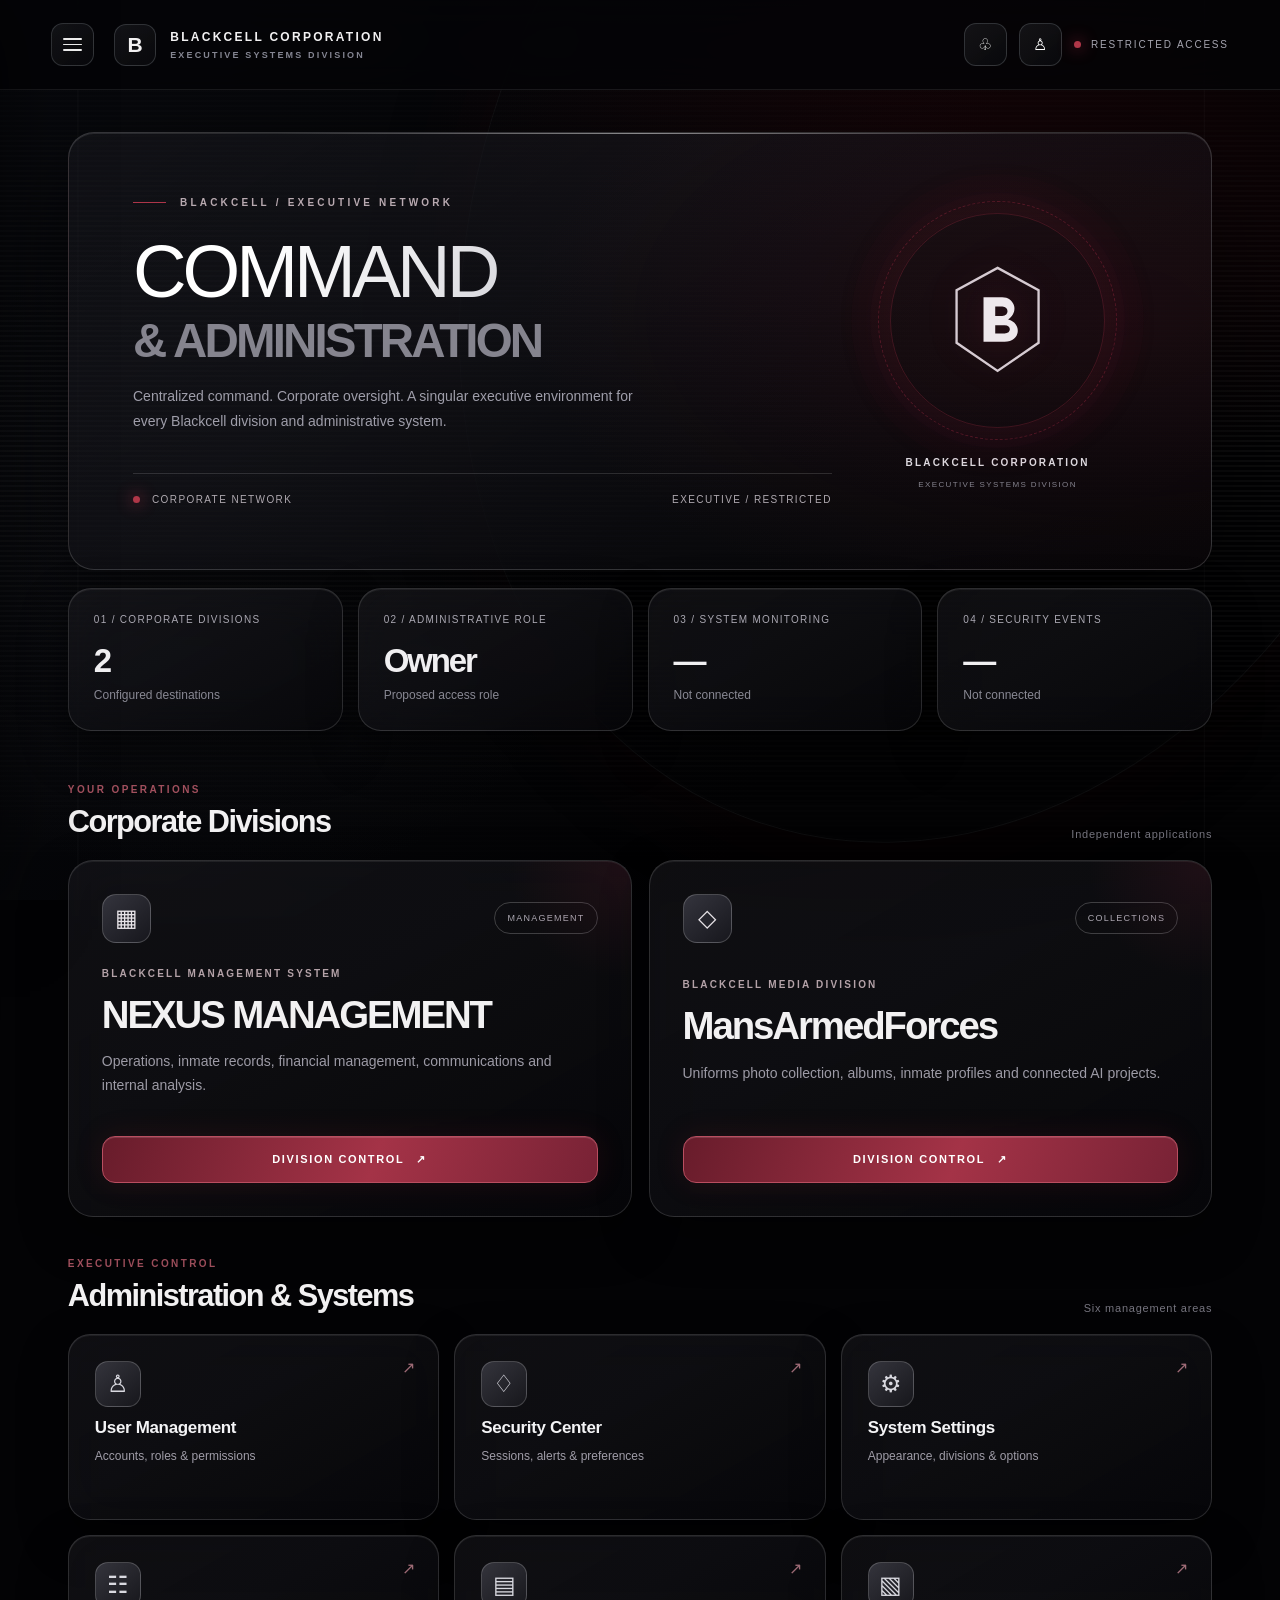
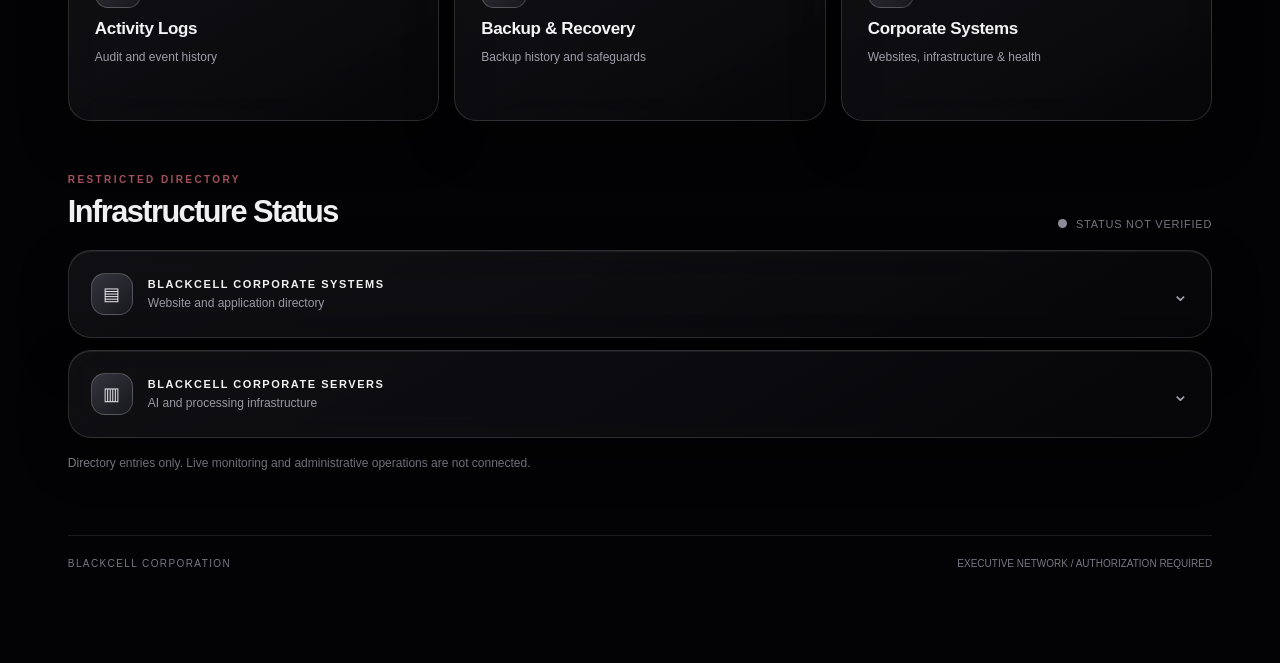
==== commit 0e2f60a5: "Add files via upload" ====
--- a/dashboard.html
+++ b/dashboard.html
@@ -1,10 +1,10 @@
-<!doctype html><html lang="en"><head><meta charset="utf-8"><meta name="viewport" content="width=device-width,initial-scale=1"><meta name="theme-color" content="#000000"><title>BLACKCELL CORPORATION | Command & Administration</title><link rel="stylesheet" href="styles.css"><link rel="stylesheet" href="admin.css"></head><body data-page="admin-preview">
-<header class="site-header"><button class="menu-button" id="menuButton" aria-label="Open corporate navigation" aria-expanded="false"><span></span><span></span><span></span></button><a class="brand" href="dashboard.html"><span class="brand-icon">B</span><strong>BLACKCELL CORPORATION</strong></a><div class="header-end"><button class="icon-button" data-open="notifications" aria-label="Notifications">♧</button><button class="icon-button" data-open="account" aria-label="Administrator account">♙</button><span class="preview-flag">DESIGN PREVIEW</span></div></header>
-<main class="dashboard-page admin-dashboard"><section class="admin-hero"><div class="eyebrow">BLACKCELL CORPORATION / EXECUTIVE OPERATIONS</div><h1>COMMAND <span>& ADMINISTRATION</span></h1><p>One corporate command center. Your divisions, administrative tools and systems in a unified workspace.</p><div class="hero-bottom"><span class="preview-label"><i class="indicator gray"></i> PREVIEW ENVIRONMENT</span><span>NO LIVE ADMINISTRATION CONNECTED</span></div></section>
-<section class="metrics"><article class="panel metric"><div class="muted-label">▦ &nbsp;Corporate divisions</div><strong>2</strong><small>Configured destinations</small></article><article class="panel metric"><div class="muted-label">♙ &nbsp;Admin identity</div><strong>Owner</strong><small>Proposed access role</small></article><article class="panel metric"><div class="muted-label">◇ &nbsp;System monitoring</div><strong>—</strong><small>Not connected</small></article><article class="panel metric"><div class="muted-label">♢ &nbsp;Security alerts</div><strong>—</strong><small>Not connected</small></article></section>
+<!doctype html><html lang="en"><head><meta charset="utf-8"><meta name="viewport" content="width=device-width,initial-scale=1"><meta name="theme-color" content="#000000"><title>BLACKCELL CORPORATION | Command & Administration</title><link rel="stylesheet" href="styles.css"><link rel="stylesheet" href="admin.css"><link rel="stylesheet" href="executive.css"></head><body data-page="admin-preview"><div class="cinematic-atmos" aria-hidden="true"><div class="cinematic-arch"></div></div><div class="cinematic-lines" aria-hidden="true"></div>
+<header class="site-header"><button class="menu-button" id="menuButton" aria-label="Open corporate navigation" aria-expanded="false"><span></span><span></span><span></span></button><a class="brand" href="dashboard.html"><span class="brand-icon">B</span><span class="brand-copy"><strong>BLACKCELL CORPORATION</strong><small>EXECUTIVE SYSTEMS DIVISION</small></span></a><div class="header-end"><button class="icon-button" data-open="notifications" aria-label="Notifications">♧</button><button class="icon-button" data-open="account" aria-label="Administrator account">♙</button><span class="restricted"><i></i> RESTRICTED ACCESS</span></div></header>
+<main class="dashboard-page admin-dashboard"><section class="admin-hero"><div class="hero-copy"><div class="eyebrow">BLACKCELL / EXECUTIVE NETWORK</div><h1><span class="hero-heading-white">COMMAND</span><span class="hero-heading-silver">& ADMINISTRATION</span></h1><p>Centralized command. Corporate oversight. A singular executive environment for every Blackcell division and administrative system.</p><div class="hero-bottom"><span><i class="red-live-dot"></i> CORPORATE NETWORK</span><span>EXECUTIVE / RESTRICTED</span></div></div><div class="hero-seal" aria-hidden="true"><div class="seal-circle"><svg viewBox="0 0 100 100" fill="none"><path d="M50 5 85 24V69L50 93 15 69V24L50 5Z" stroke="#d6cbd2" stroke-width="2"/><path d="M38 30V68H56C70 68 71 52 59 49 69 42 64 30 54 30H38ZM48 38H54C60 38 60 46 54 46H48V38ZM48 54H56C62 54 62 61 56 61H48V54Z" fill="#eee8ec"/></svg></div><div class="seal-text">BLACKCELL CORPORATION</div><small>EXECUTIVE SYSTEMS DIVISION</small></div></section>
+<section class="metrics"><article class="panel metric"><div class="muted-label">01 / CORPORATE DIVISIONS</div><strong>2</strong><small>Configured destinations</small></article><article class="panel metric"><div class="muted-label">02 / ADMINISTRATIVE ROLE</div><strong>Owner</strong><small>Proposed access role</small></article><article class="panel metric"><div class="muted-label">03 / SYSTEM MONITORING</div><strong>—</strong><small>Not connected</small></article><article class="panel metric"><div class="muted-label">04 / SECURITY EVENTS</div><strong>—</strong><small>Not connected</small></article></section>
 <div class="section-title"><div><div class="eyebrow">YOUR OPERATIONS</div><h2>Corporate Divisions</h2></div><span>Independent applications</span></div><section class="division-grid admin-divisions"><article class="panel division"><div class="division-top"><span class="square-icon">▦</span><span class="outline-chip">MANAGEMENT</span></div><div><div class="eyebrow">BLACKCELL MANAGEMENT SYSTEM</div><h2>NEXUS MANAGEMENT</h2><p>Operations, inmate records, financial management, communications and internal analysis.</p></div><button class="btn primary" data-open="nexus">Division Control <span>↗</span></button></article><article class="panel division"><div class="division-top"><span class="square-icon">◇</span><span class="outline-chip">COLLECTIONS</span></div><div><div class="eyebrow">BLACKCELL MEDIA DIVISION</div><h2>MansArmedForces</h2><p>Uniforms photo collection, albums, inmate profiles and connected AI projects.</p></div><button class="btn primary" data-open="mans">Division Control <span>↗</span></button></article></section>
-<div class="section-title"><div><div class="eyebrow">CORPORATE CONTROL</div><h2>Administration & Systems</h2></div><span>Six management areas</span></div><section class="admin-grid" aria-label="Administration sections"><button class="admin-card panel" data-open="users"><span class="admin-glyph">♙</span><strong>User Management</strong><small>Accounts, roles & permissions</small><span class="card-arrow">↗</span></button><button class="admin-card panel" data-open="security"><span class="admin-glyph">♢</span><strong>Security Center</strong><small>Sessions, alerts & preferences</small><span class="card-arrow">↗</span></button><button class="admin-card panel" data-open="settings"><span class="admin-glyph">⚙</span><strong>System Settings</strong><small>Appearance, divisions & options</small><span class="card-arrow">↗</span></button><button class="admin-card panel" data-open="logs"><span class="admin-glyph">☷</span><strong>Activity Logs</strong><small>Audit and event history</small><span class="card-arrow">↗</span></button><button class="admin-card panel" data-open="backups"><span class="admin-glyph">▤</span><strong>Backup & Recovery</strong><small>Backup history and safeguards</small><span class="card-arrow">↗</span></button><button class="admin-card panel" data-open="systems"><span class="admin-glyph">▧</span><strong>Corporate Systems</strong><small>Websites, infrastructure & health</small><span class="card-arrow">↗</span></button></section>
-<section class="status-section"><div class="section-title"><div><div class="eyebrow">RESTRICTED DIRECTORY</div><h2>Infrastructure Status</h2></div><span class="preview-label"><i class="indicator gray"></i> STATUS NOT VERIFIED</span></div><div class="status-groups"><details class="panel status-group"><summary><span class="square-icon small-icon">▤</span><span><strong>BLACKCELL CORPORATE SYSTEMS</strong><small>Website and application directory</small></span><span class="chevron">⌄</span></summary><div class="status-list" id="systemsList"></div></details><details class="panel status-group"><summary><span class="square-icon small-icon">▥</span><span><strong>BLACKCELL CORPORATE SERVERS</strong><small>AI and processing infrastructure</small></span><span class="chevron">⌄</span></summary><div class="status-list" id="serversList"></div></details></div><p class="notice">Service identifiers are illustrative. No availability tests, production logins, database connections, or server status checks run in this preview.</p></section>
-<footer class="admin-footer">BLACKCELL CORPORATION <span>Command & Administration Center · Design preview</span></footer></main>
+<div class="section-title"><div><div class="eyebrow">EXECUTIVE CONTROL</div><h2>Administration & Systems</h2></div><span>Six management areas</span></div><section class="admin-grid" aria-label="Administration sections"><button class="admin-card panel" data-open="users"><span class="admin-glyph">♙</span><strong>User Management</strong><small>Accounts, roles & permissions</small><span class="card-arrow">↗</span></button><button class="admin-card panel" data-open="security"><span class="admin-glyph">♢</span><strong>Security Center</strong><small>Sessions, alerts & preferences</small><span class="card-arrow">↗</span></button><button class="admin-card panel" data-open="settings"><span class="admin-glyph">⚙</span><strong>System Settings</strong><small>Appearance, divisions & options</small><span class="card-arrow">↗</span></button><button class="admin-card panel" data-open="logs"><span class="admin-glyph">☷</span><strong>Activity Logs</strong><small>Audit and event history</small><span class="card-arrow">↗</span></button><button class="admin-card panel" data-open="backups"><span class="admin-glyph">▤</span><strong>Backup & Recovery</strong><small>Backup history and safeguards</small><span class="card-arrow">↗</span></button><button class="admin-card panel" data-open="systems"><span class="admin-glyph">▧</span><strong>Corporate Systems</strong><small>Websites, infrastructure & health</small><span class="card-arrow">↗</span></button></section>
+<section class="status-section"><div class="section-title"><div><div class="eyebrow">RESTRICTED DIRECTORY</div><h2>Infrastructure Status</h2></div><span class="preview-label"><i class="indicator gray"></i> STATUS NOT VERIFIED</span></div><div class="status-groups"><details class="panel status-group"><summary><span class="square-icon small-icon">▤</span><span><strong>BLACKCELL CORPORATE SYSTEMS</strong><small>Website and application directory</small></span><span class="chevron">⌄</span></summary><div class="status-list" id="systemsList"></div></details><details class="panel status-group"><summary><span class="square-icon small-icon">▥</span><span><strong>BLACKCELL CORPORATE SERVERS</strong><small>AI and processing infrastructure</small></span><span class="chevron">⌄</span></summary><div class="status-list" id="serversList"></div></details></div><p class="notice">Directory entries only. Live monitoring and administrative operations are not connected.</p></section>
+<footer class="admin-footer">BLACKCELL CORPORATION <span>EXECUTIVE NETWORK / AUTHORIZATION REQUIRED</span></footer></main>
 <div id="drawerShade" class="shade" hidden></div><aside id="drawer" class="drawer" aria-hidden="true"><div class="drawer-heading"><div><div class="eyebrow">BLACKCELL CORPORATION</div><h2>Navigation</h2></div><button class="icon-button" id="closeDrawer" aria-label="Close navigation">✕</button></div><nav><button id="navHome">Command Center <span>›</span></button><button data-open="account">My Account <span>›</span></button><button data-open="users">User Management <span>›</span></button><button data-open="security">Security Center <span>›</span></button><button data-open="settings">System Settings <span>›</span></button><button data-open="logs">Activity Logs <span>›</span></button><button data-open="backups">Backup & Recovery <span>›</span></button><button data-open="systems">Corporate Systems <span>›</span></button></nav><div class="thin-rule"></div><button class="signout" data-open="signout">Global Secure Sign Out <span>↗</span></button><p class="notice">Sign-out across applications requires future server integration. Preview actions do not revoke sessions.</p></aside>
 <div class="modal-backdrop" id="modalBackdrop" hidden><section class="modal panel admin-modal" role="dialog" aria-modal="true" aria-labelledby="modalTitle" tabindex="-1"><div class="modal-top"><div><div class="eyebrow" id="modalEyebrow">BLACKCELL CORPORATION / ADMINISTRATION</div><h2 id="modalTitle">System Center</h2></div><button class="icon-button" id="closeModal" aria-label="Close popup">✕</button></div><div id="modalContent"></div><p class="preview-disclaimer">INTERACTIVE DESIGN PREVIEW · NO LIVE ADMINISTRATIVE CHANGES</p></section></div><script src="admin.js" defer></script></body></html>
--- a/executive.css
+++ b/executive.css
@@ -0,0 +1,37 @@
+
+:root{--bg:#030305;--panel:#121115;--panel2:#17161a;--stroke:#ffffff25;--muted:#9796a1;--red:#ad293d}
+body{position:relative;min-height:100vh;background:#030305;color:#f2f1f2;font-family:-apple-system,BlinkMacSystemFont,'Segoe UI',Arial,sans-serif;overflow-x:hidden}
+.cinematic-atmos{position:fixed;inset:0;pointer-events:none;z-index:-1;background:radial-gradient(ellipse 55% 45% at 76% 20%,rgba(115,15,26,.17),transparent 78%),radial-gradient(ellipse 35% 45% at 18% 62%,rgba(102,105,121,.05),transparent 85%),linear-gradient(110deg,#08090d,#020203 65%)}
+.cinematic-atmos:after{content:"";position:absolute;inset:0;opacity:.08;background:repeating-linear-gradient(0deg,transparent 0,transparent 3px,#fff 4px,transparent 5px);mask-image:linear-gradient(to bottom,transparent,#000,transparent)}
+.cinematic-arch{position:absolute;top:-40vh;left:37%;height:135vh;width:75vw;border:1px solid #ffffff0b;transform:rotate(19deg);border-radius:50%;box-shadow:inset 0 0 90px #ffffff04,0 0 120px #4f111017}
+.cinematic-lines{position:fixed;inset:0;pointer-events:none;z-index:-1;background:linear-gradient(90deg,transparent 6%,#ffffff08 6.08%,transparent 6.2%,transparent 94%,#ffffff08 94.08%,transparent 94.2%)}
+.site-header{height:90px;position:relative;z-index:2;background:#050507ca;backdrop-filter:blur(25px);-webkit-backdrop-filter:blur(25px);border-bottom:1px solid #ffffff15;padding:0 clamp(22px,4vw,68px);gap:20px}
+.menu-button,.icon-button{width:43px;height:43px;border-radius:12px;background:linear-gradient(140deg,#35363b52,#0a0a0dd9);border-color:#8d929949;transition:background .2s,transform .2s}
+.menu-button:hover,.icon-button:hover{background:#292027;transform:translateY(-1px)}.menu-button span{height:1.5px}
+.brand{gap:14px;font-weight:700;letter-spacing:.19em;font-size:12px}.brand-icon{height:42px;width:42px;font-size:21px;border:1px solid #8d929949;border-radius:12px;background:linear-gradient(140deg,#35363b52,#0a0a0dd9)}.brand-copy strong{display:block;font-size:12px;letter-spacing:.19em}.brand-copy small{display:block;color:#858692;letter-spacing:.24em;font-size:9px;margin-top:6px}
+.header-end{gap:12px}.restricted{display:flex;align-items:center;gap:10px;color:#a6a5b0;font-size:10px;letter-spacing:.18em;white-space:nowrap}.restricted i,.red-live-dot{width:7px;height:7px;border-radius:50%;background:#af3748;box-shadow:0 0 16px #c63450;display:inline-block;flex:none}
+.dashboard-page.admin-dashboard{max-width:1500px;padding:42px clamp(22px,5.3vw,90px) 94px}
+.admin-hero{border-radius:26px;min-height:410px;display:grid;grid-template-columns:minmax(0,1.4fr) minmax(220px,.6fr);align-items:center;gap:16px;padding:clamp(33px,5vw,67px);overflow:hidden;border:1px solid #ffffff29;background:radial-gradient(ellipse 60% 85% at 91% 42%,#58152233,transparent 85%),linear-gradient(150deg,#22222958,#121217c4 38%,#050507ed);box-shadow:0 36px 110px #0008,inset 0 1px #ffffff1b;animation:rise .85s cubic-bezier(.2,.8,.2,1) both}
+.admin-hero:before{content:"";position:absolute;top:0;left:18%;right:18%;height:1px;background:linear-gradient(90deg,transparent,#ffffff73,transparent)}
+.admin-hero .eyebrow{font-size:10px;letter-spacing:.32em;color:#b9aab1;display:flex;align-items:center;gap:14px}.admin-hero .eyebrow:before{content:"";width:33px;height:1px;background:#ad3549}
+.admin-hero h1{margin:28px 0 20px;line-height:.98;font-size:clamp(48px,5.8vw,93px);font-weight:740;letter-spacing:-.072em;max-width:950px}
+.admin-hero h1 .hero-heading-white{display:block;background:linear-gradient(110deg,#fff 18%,#b2b2bb 92%);background-clip:text;-webkit-background-clip:text;color:transparent}
+.admin-hero h1 .hero-heading-silver{display:block;font-size:.64em;letter-spacing:-.06em;color:#85848e;font-weight:600;margin-top:9px}
+.admin-hero p{max-width:530px;font-size:14px;line-height:1.8;color:#9f9eaa}
+.hero-bottom{margin-top:38px;padding-top:20px;border-top:1px solid #ffffff23;color:#b0aab1;font-size:10px;letter-spacing:.14em}.hero-bottom span:first-child{display:flex;align-items:center;gap:12px}
+.hero-seal{display:flex;align-items:center;justify-content:center;flex-direction:column;gap:12px;text-align:center;color:#a2a0aa}.seal-circle{width:min(215px,22vw);height:min(215px,22vw);min-width:142px;min-height:142px;border:1px solid #a52c444c;border-radius:50%;display:grid;place-items:center;position:relative;box-shadow:0 0 0 20px #a52c4308,0 0 0 39px #a52c4304,0 0 65px #ad1d3317}.seal-circle:before{content:"";position:absolute;inset:-13px;border-radius:50%;border:1px dashed #a52c4460;animation:slowspin 34s linear infinite}.seal-circle svg{width:55%;height:55%;filter:drop-shadow(0 0 16px #b9344625)}.seal-text{letter-spacing:.22em;font-size:10px;font-weight:800;color:#ddd9df;margin-top:17px}.hero-seal small{font-size:8px;letter-spacing:.17em;color:#85838e}
+.metrics{gap:15px;margin:18px 0 53px}.panel{border-color:#ffffff24;border-radius:23px;background:linear-gradient(150deg,#2b2a3152,#15151a96 40%,#08080bbb);box-shadow:0 19px 48px #0007,inset 0 1px #ffffff12;backdrop-filter:blur(25px);-webkit-backdrop-filter:blur(25px)}
+.metric{min-height:143px;padding:25px}.metric strong{font-size:33px;letter-spacing:-.065em;color:#f0eff1}.metric small{color:#898994}.muted-label{font-size:10px;letter-spacing:.13em;color:#aaa8b2;text-transform:uppercase}
+.section-title{margin:41px 0 20px}.section-title .eyebrow{color:#a55260;font-size:10px;letter-spacing:.24em}.section-title h2{font-size:clamp(24px,2.4vw,32px);letter-spacing:-.05em;font-weight:670}.section-title>span{color:#777680;font-size:11px;letter-spacing:.07em}
+.admin-divisions{gap:17px}.admin-divisions .division{min-height:350px;padding:33px;border-radius:25px;position:relative;overflow:hidden}.admin-divisions .division:before{content:"";position:absolute;right:-105px;top:-110px;width:230px;height:230px;background:radial-gradient(circle,#82233728,transparent 69%);pointer-events:none}
+.division .eyebrow{color:#b4a2a8}.division h2{font-size:clamp(26px,3vw,44px);letter-spacing:-.054em}.division p{color:#9d9ba6}.square-icon{background:linear-gradient(140deg,#34343d,#17171d);border-color:#ffffff33;color:#e8e4e8}.outline-chip{color:#afabb5;border-color:#ffffff35;font-size:9px}
+.btn.primary{background:linear-gradient(110deg,#681c2b,#a43347 55%,#782235);border:1px solid #b94e60;color:#fff;font-size:11px;letter-spacing:.15em;text-transform:uppercase;box-shadow:0 0 30px #ad253622,inset 0 1px #ffffff21;transition:transform .2s,filter .2s}.btn.primary:hover{background:linear-gradient(110deg,#681c2b,#a43347 55%,#782235);filter:brightness(1.18);transform:translateY(-2px)}
+.admin-grid{gap:15px}.admin-card{min-height:186px;padding:26px;border-radius:22px}.admin-card:hover{border-color:#b95d71;box-shadow:0 18px 50px #000a,0 0 40px #ad253611}.admin-glyph{background:linear-gradient(140deg,#34343c,#17171c);border-color:#ffffff31;border-radius:13px;width:46px;height:46px;font-size:24px}.admin-card strong{font-weight:630;font-size:17px;letter-spacing:-.02em}.admin-card small{color:#a09da8;font-size:12px}.card-arrow{color:#9e6b76}
+.status-section{margin-top:53px}.status-group summary{padding:22px}.status-group summary strong{letter-spacing:.14em;font-size:11px}.status-group summary small{color:#9a98a3}.notice{color:#898792}.admin-footer{color:#797783;border-color:#ffffff19;font-size:10px;letter-spacing:.14em}
+.drawer{background:linear-gradient(145deg,#1a1920,#09090d);border-right-color:#ffffff31;box-shadow:20px 0 80px #0009}.drawer nav button:hover{color:#e6a8b1}.drawer .eyebrow{color:#b96a77}
+.modal-backdrop{background:#000c;backdrop-filter:blur(14px)}.admin-modal{border-radius:26px;background:linear-gradient(150deg,#2c2b32e8,#15141bf5 38%,#0b0a0ff8);border:1px solid #ffffff35;box-shadow:0 36px 110px #000b,inset 0 1px #ffffff20;padding:30px}.admin-modal:before{content:"";height:1px;position:absolute;top:0;left:18%;right:18%;background:linear-gradient(90deg,transparent,#ffffff62,transparent)}.modal-top .eyebrow{color:#ac6774;letter-spacing:.19em}.modal-top h2{font-size:clamp(22px,3vw,30px);font-weight:680}.modal-tabbar button.active{background:linear-gradient(135deg,#702536,#38242e);color:white;border:1px solid #ab475c66}.modal-tabbar button:hover:not(.active){color:#fff;background:#29252c}.admin-modal .content-block,.admin-modal .info-card{background:#1b1a20bf;border-color:#ffffff20}.admin-modal .text-action.emphasis{background:#923044;color:white}.admin-modal .text-action.emphasis:hover{background:#b13c52}.admin-modal .check-row input{accent-color:#ac354c}.preview-disclaimer{color:#85828b;font-size:9px}
+@keyframes slowspin{to{transform:rotate(360deg)}}@keyframes rise{from{opacity:0;transform:translateY(22px) scale(.99)}to{opacity:1;transform:none}}
+@media(max-width:920px){.admin-hero{grid-template-columns:1fr}.hero-seal{display:none}.admin-hero{min-height:300px}.admin-hero h1{font-size:clamp(48px,8vw,77px)}}
+@media(max-width:720px){.site-header{height:77px;padding:0 14px}.brand-copy strong{font-size:10px;letter-spacing:.1em}.brand-copy small{font-size:7px}.restricted{font-size:0;gap:0}.restricted i{width:9px;height:9px}.admin-dashboard.dashboard-page{padding:23px 14px 60px}.admin-hero{padding:37px 25px 30px}.admin-hero h1{font-size:clamp(43px,9vw,69px)}.admin-hero .eyebrow{letter-spacing:.15em}.metrics{margin-bottom:35px}.metric{padding:18px}.division{padding:23px!important}.admin-card{min-height:155px}}
+@media(max-width:430px){.brand-copy small{display:none}.admin-hero h1{font-size:39px}.hero-bottom{flex-direction:column}.header-end{gap:6px}.icon-button,.menu-button{width:37px;height:37px}.brand-icon{width:36px;height:36px}.brand-copy strong{font-size:9px}.admin-hero .eyebrow{font-size:9px}}
+@media(prefers-reduced-motion:reduce){*,*:before,*:after{animation-duration:.01ms!important;transition-duration:.01ms!important}}
